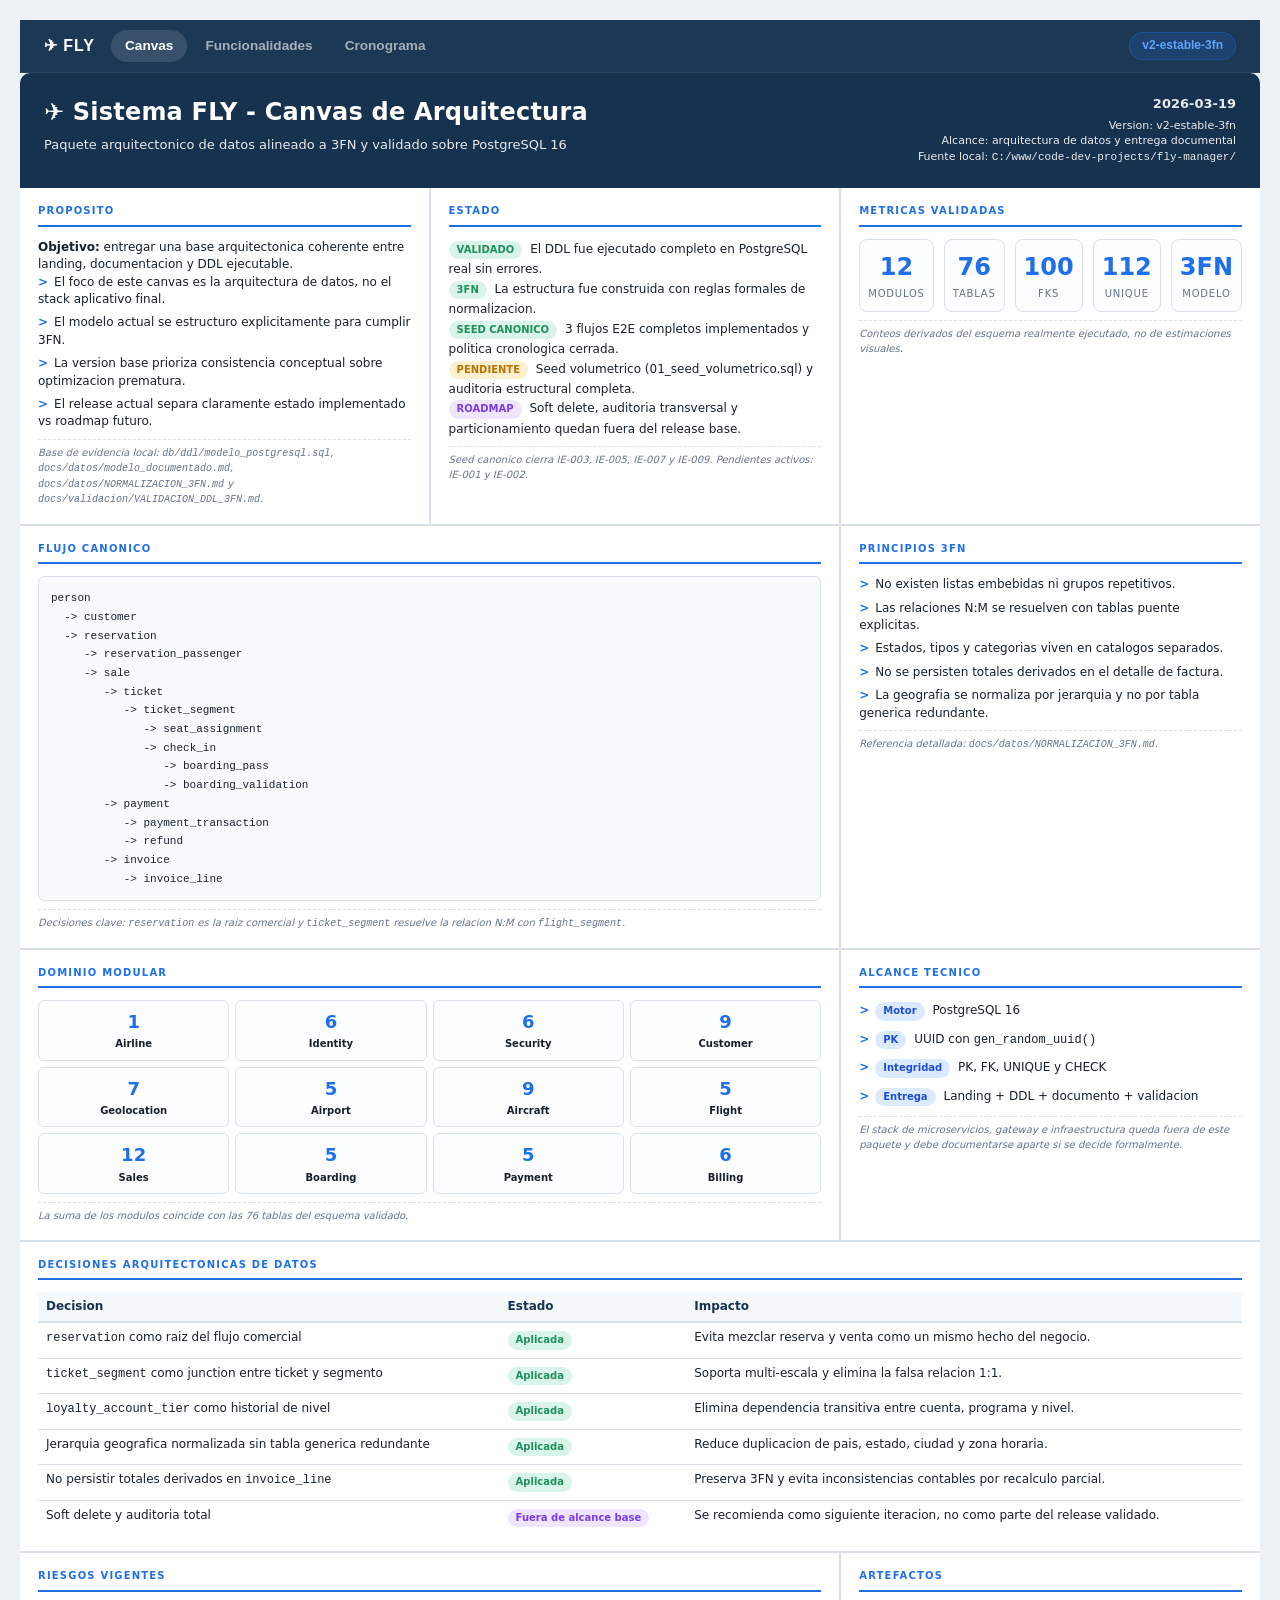
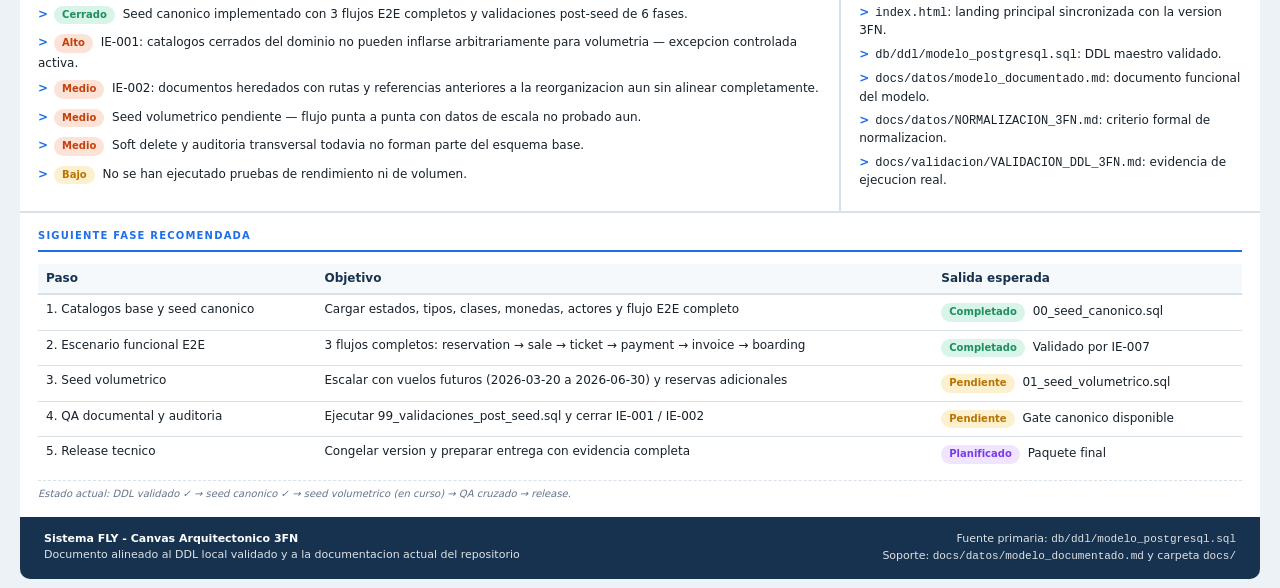
==== architecture/canvas/canvas_arquitectura.html @ bc9e21e9 "Cambios - 2026-03-19" ====
<!DOCTYPE html>
<html lang="es">
<head>
  <meta charset="UTF-8">
  <meta name="viewport" content="width=device-width, initial-scale=1.0">
  <title>Canvas de Arquitectura - Sistema FLY 3FN</title>
  <style>
    *, *::before, *::after { box-sizing: border-box; margin: 0; padding: 0; }

    :root {
      --bg: #edf2f7;
      --panel: #ffffff;
      --primary: #16324f;
      --accent: #1f6feb;
      --muted: #64748b;
      --border: #d8e1ea;
      --ok: #1f8f5f;
      --warn: #b87400;
      --risk: #c2410c;
      --future: #7c3aed;
      --font: "Segoe UI", system-ui, sans-serif;
    }

    body {
      background: var(--bg);
      color: #17212b;
      font-family: var(--font);
      padding: 20px;
      line-height: 1.45;
    }

    header {
      background: var(--primary);
      color: white;
      padding: 22px 24px;
      border-radius: 10px 10px 0 0;
      display: flex;
      justify-content: space-between;
      align-items: flex-start;
      gap: 20px;
    }

    header h1 {
      font-size: 24px;
      font-weight: 800;
      letter-spacing: 0.2px;
    }

    header p {
      font-size: 13px;
      opacity: 0.9;
      margin-top: 6px;
    }

    .meta {
      text-align: right;
      font-size: 11px;
      opacity: 0.9;
      min-width: 220px;
    }

    .meta strong {
      display: block;
      font-size: 13px;
      margin-bottom: 4px;
    }

    main {
      display: grid;
      grid-template-columns: 1fr 1fr 1fr;
      gap: 2px;
      background: var(--border);
    }

    section {
      background: var(--panel);
      padding: 16px 18px;
    }

    .span-2 { grid-column: span 2; }
    .span-3 { grid-column: span 3; }

    h2 {
      font-size: 10px;
      text-transform: uppercase;
      letter-spacing: 1.2px;
      color: var(--accent);
      border-bottom: 2px solid var(--accent);
      padding-bottom: 6px;
      margin-bottom: 12px;
    }

    p, li, td, th {
      font-size: 12px;
    }

    ul {
      list-style: none;
    }

    ul li {
      margin-bottom: 6px;
    }

    ul li::before {
      content: ">";
      color: var(--accent);
      font-weight: 700;
      margin-right: 6px;
    }

    .tag {
      display: inline-block;
      padding: 2px 8px;
      border-radius: 999px;
      font-size: 10px;
      font-weight: 700;
      margin: 2px 4px 2px 0;
    }

    .tag-ok { background: #d9f4e8; color: var(--ok); }
    .tag-warn { background: #fdf0cf; color: var(--warn); }
    .tag-risk { background: #fde2d7; color: var(--risk); }
    .tag-future { background: #efe5ff; color: var(--future); }
    .tag-tech { background: #dbeafe; color: #1d4ed8; }

    .stats {
      display: grid;
      grid-template-columns: repeat(5, 1fr);
      gap: 10px;
      margin-top: 6px;
    }

    .stat {
      border: 1px solid var(--border);
      border-radius: 8px;
      padding: 10px 8px;
      text-align: center;
      background: #fbfdff;
    }

    .stat .num {
      font-size: 24px;
      font-weight: 800;
      color: var(--accent);
    }

    .stat .lbl {
      font-size: 10px;
      color: var(--muted);
      margin-top: 2px;
      text-transform: uppercase;
      letter-spacing: 0.08em;
    }

    .module-grid {
      display: grid;
      grid-template-columns: repeat(4, 1fr);
      gap: 6px;
    }

    .module-box {
      border: 1px solid var(--border);
      border-radius: 6px;
      padding: 8px;
      text-align: center;
      background: #fbfdff;
      font-size: 10px;
      font-weight: 700;
    }

    .module-box .count {
      display: block;
      font-size: 18px;
      color: var(--accent);
      margin-bottom: 2px;
    }

    table {
      width: 100%;
      border-collapse: collapse;
    }

    th {
      background: #f6f9fc;
      color: var(--primary);
      text-align: left;
      padding: 6px 8px;
      border-bottom: 2px solid var(--border);
    }

    td {
      padding: 6px 8px;
      border-bottom: 1px solid var(--border);
      vertical-align: top;
    }

    tr:last-child td {
      border-bottom: none;
    }

    .flow {
      font-family: "Courier New", monospace;
      font-size: 11px;
      background: #f8fafc;
      border: 1px solid var(--border);
      border-radius: 6px;
      padding: 12px;
      white-space: pre-wrap;
      line-height: 1.7;
    }

    .note {
      margin-top: 8px;
      padding-top: 6px;
      border-top: 1px dashed var(--border);
      color: var(--muted);
      font-size: 10px;
      font-style: italic;
    }

    footer {
      background: var(--primary);
      color: rgba(255,255,255,0.86);
      border-radius: 0 0 10px 10px;
      padding: 14px 24px;
      display: flex;
      justify-content: space-between;
      gap: 20px;
      font-size: 11px;
    }

    footer strong {
      color: white;
    }

    @media print {
      body { background: white; padding: 0; }
      header, footer { border-radius: 0; }
    }
  </style>
</head>
<body>

  <nav style="
    display:flex; align-items:center; gap:16px; padding:10px 24px;
    background:rgba(22,50,79,0.97); backdrop-filter:blur(12px);
    border-bottom:1px solid rgba(255,255,255,0.08);
    font-family:'Segoe UI',sans-serif; position:sticky; top:0; z-index:100;
  ">
    <a href="../../app/landing/index.html" style="font-weight:800;font-size:1rem;color:#fff;text-decoration:none;letter-spacing:.06em;">&#9992; FLY</a>
    <div style="display:flex;gap:4px;flex:1;">
      <a href="canvas_arquitectura.html" style="color:#fff;background:rgba(255,255,255,0.12);padding:6px 14px;border-radius:999px;font-size:.85rem;font-weight:600;text-decoration:none;">Canvas</a>
      <a href="../../reports/html/funcionalidades_sistema.html" style="color:rgba(255,255,255,.6);padding:6px 14px;border-radius:999px;font-size:.85rem;font-weight:600;text-decoration:none;">Funcionalidades</a>
      <a href="../../reports/cronograma/cronograma_realizacion.html" style="color:rgba(255,255,255,.6);padding:6px 14px;border-radius:999px;font-size:.85rem;font-weight:600;text-decoration:none;">Cronograma</a>
    </div>
    <span style="font-size:.75rem;font-weight:700;padding:4px 12px;border-radius:999px;background:rgba(31,111,235,.18);color:#60a5fa;border:1px solid rgba(31,111,235,.35);white-space:nowrap;">v2-estable-3fn</span>
  </nav>

  <header>
    <div>
      <h1>&#9992; Sistema FLY - Canvas de Arquitectura</h1>
      <p>Paquete arquitectonico de datos alineado a 3FN y validado sobre PostgreSQL 16</p>
    </div>
    <div class="meta">
      <strong>2026-03-19</strong>
      Version: v2-estable-3fn<br>
      Alcance: arquitectura de datos y entrega documental<br>
      Fuente local: <code>C:/www/code-dev-projects/fly-manager/</code>
    </div>
  </header>

  <main>

    <section>
      <h2>Proposito</h2>
      <p><strong>Objetivo:</strong> entregar una base arquitectonica coherente entre landing, documentacion y DDL ejecutable.</p>
      <ul>
        <li>El foco de este canvas es la arquitectura de datos, no el stack aplicativo final.</li>
        <li>El modelo actual se estructuro explicitamente para cumplir 3FN.</li>
        <li>La version base prioriza consistencia conceptual sobre optimizacion prematura.</li>
        <li>El release actual separa claramente estado implementado vs roadmap futuro.</li>
      </ul>
      <p class="note">Base de evidencia local: <code>db/ddl/modelo_postgresql.sql</code>, <code>docs/datos/modelo_documentado.md</code>, <code>docs/datos/NORMALIZACION_3FN.md</code> y <code>docs/validacion/VALIDACION_DDL_3FN.md</code>.</p>
    </section>

    <section>
      <h2>Estado</h2>
      <p><span class="tag tag-ok">VALIDADO</span> El DDL fue ejecutado completo en PostgreSQL real sin errores.</p>
      <p><span class="tag tag-ok">3FN</span> La estructura fue construida con reglas formales de normalizacion.</p>
      <p><span class="tag tag-ok">SEED CANONICO</span> 3 flujos E2E completos implementados y politica cronologica cerrada.</p>
      <p><span class="tag tag-warn">PENDIENTE</span> Seed volumetrico (01_seed_volumetrico.sql) y auditoria estructural completa.</p>
      <p><span class="tag tag-future">ROADMAP</span> Soft delete, auditoria transversal y particionamiento quedan fuera del release base.</p>
      <p class="note">Seed canonico cierra IE-003, IE-005, IE-007 y IE-009. Pendientes activos: IE-001 y IE-002.</p>
    </section>

    <section>
      <h2>Metricas Validadas</h2>
      <div class="stats">
        <div class="stat"><div class="num">12</div><div class="lbl">Modulos</div></div>
        <div class="stat"><div class="num">76</div><div class="lbl">Tablas</div></div>
        <div class="stat"><div class="num">100</div><div class="lbl">FKs</div></div>
        <div class="stat"><div class="num">112</div><div class="lbl">UNIQUE</div></div>
        <div class="stat"><div class="num">3FN</div><div class="lbl">Modelo</div></div>
      </div>
      <p class="note">Conteos derivados del esquema realmente ejecutado, no de estimaciones visuales.</p>
    </section>

    <section class="span-2">
      <h2>Flujo Canonico</h2>
      <div class="flow">person
  -> customer
  -> reservation
     -> reservation_passenger
     -> sale
        -> ticket
           -> ticket_segment
              -> seat_assignment
              -> check_in
                 -> boarding_pass
                 -> boarding_validation
        -> payment
           -> payment_transaction
           -> refund
        -> invoice
           -> invoice_line</div>
      <p class="note">Decisiones clave: <code>reservation</code> es la raiz comercial y <code>ticket_segment</code> resuelve la relacion N:M con <code>flight_segment</code>.</p>
    </section>

    <section>
      <h2>Principios 3FN</h2>
      <ul>
        <li>No existen listas embebidas ni grupos repetitivos.</li>
        <li>Las relaciones N:M se resuelven con tablas puente explicitas.</li>
        <li>Estados, tipos y categorias viven en catalogos separados.</li>
        <li>No se persisten totales derivados en el detalle de factura.</li>
        <li>La geografia se normaliza por jerarquia y no por tabla generica redundante.</li>
      </ul>
      <p class="note">Referencia detallada: <code>docs/datos/NORMALIZACION_3FN.md</code>.</p>
    </section>

    <section class="span-2">
      <h2>Dominio Modular</h2>
      <div class="module-grid">
        <div class="module-box"><span class="count">1</span>Airline</div>
        <div class="module-box"><span class="count">6</span>Identity</div>
        <div class="module-box"><span class="count">6</span>Security</div>
        <div class="module-box"><span class="count">9</span>Customer</div>
        <div class="module-box"><span class="count">7</span>Geolocation</div>
        <div class="module-box"><span class="count">5</span>Airport</div>
        <div class="module-box"><span class="count">9</span>Aircraft</div>
        <div class="module-box"><span class="count">5</span>Flight</div>
        <div class="module-box"><span class="count">12</span>Sales</div>
        <div class="module-box"><span class="count">5</span>Boarding</div>
        <div class="module-box"><span class="count">5</span>Payment</div>
        <div class="module-box"><span class="count">6</span>Billing</div>
      </div>
      <p class="note">La suma de los modulos coincide con las 76 tablas del esquema validado.</p>
    </section>

    <section>
      <h2>Alcance Tecnico</h2>
      <ul>
        <li><span class="tag tag-tech">Motor</span> PostgreSQL 16</li>
        <li><span class="tag tag-tech">PK</span> UUID con <code>gen_random_uuid()</code></li>
        <li><span class="tag tag-tech">Integridad</span> PK, FK, UNIQUE y CHECK</li>
        <li><span class="tag tag-tech">Entrega</span> Landing + DDL + documento + validacion</li>
      </ul>
      <p class="note">El stack de microservicios, gateway e infraestructura queda fuera de este paquete y debe documentarse aparte si se decide formalmente.</p>
    </section>

    <section class="span-3">
      <h2>Decisiones Arquitectonicas de Datos</h2>
      <table>
        <thead>
          <tr>
            <th>Decision</th>
            <th>Estado</th>
            <th>Impacto</th>
          </tr>
        </thead>
        <tbody>
          <tr>
            <td><code>reservation</code> como raiz del flujo comercial</td>
            <td><span class="tag tag-ok">Aplicada</span></td>
            <td>Evita mezclar reserva y venta como un mismo hecho del negocio.</td>
          </tr>
          <tr>
            <td><code>ticket_segment</code> como junction entre ticket y segmento</td>
            <td><span class="tag tag-ok">Aplicada</span></td>
            <td>Soporta multi-escala y elimina la falsa relacion 1:1.</td>
          </tr>
          <tr>
            <td><code>loyalty_account_tier</code> como historial de nivel</td>
            <td><span class="tag tag-ok">Aplicada</span></td>
            <td>Elimina dependencia transitiva entre cuenta, programa y nivel.</td>
          </tr>
          <tr>
            <td>Jerarquia geografica normalizada sin tabla generica redundante</td>
            <td><span class="tag tag-ok">Aplicada</span></td>
            <td>Reduce duplicacion de pais, estado, ciudad y zona horaria.</td>
          </tr>
          <tr>
            <td>No persistir totales derivados en <code>invoice_line</code></td>
            <td><span class="tag tag-ok">Aplicada</span></td>
            <td>Preserva 3FN y evita inconsistencias contables por recalculo parcial.</td>
          </tr>
          <tr>
            <td>Soft delete y auditoria total</td>
            <td><span class="tag tag-future">Fuera de alcance base</span></td>
            <td>Se recomienda como siguiente iteracion, no como parte del release validado.</td>
          </tr>
        </tbody>
      </table>
    </section>

    <section class="span-2">
      <h2>Riesgos Vigentes</h2>
      <ul>
        <li><span class="tag tag-ok">Cerrado</span> Seed canonico implementado con 3 flujos E2E completos y validaciones post-seed de 6 fases.</li>
        <li><span class="tag tag-risk">Alto</span> IE-001: catalogos cerrados del dominio no pueden inflarse arbitrariamente para volumetria — excepcion controlada activa.</li>
        <li><span class="tag tag-risk">Medio</span> IE-002: documentos heredados con rutas y referencias anteriores a la reorganizacion aun sin alinear completamente.</li>
        <li><span class="tag tag-risk">Medio</span> Seed volumetrico pendiente — flujo punta a punta con datos de escala no probado aun.</li>
        <li><span class="tag tag-risk">Medio</span> Soft delete y auditoria transversal todavia no forman parte del esquema base.</li>
        <li><span class="tag tag-warn">Bajo</span> No se han ejecutado pruebas de rendimiento ni de volumen.</li>
      </ul>
    </section>

    <section>
      <h2>Artefactos</h2>
      <ul>
        <li><code>index.html</code>: landing principal sincronizada con la version 3FN.</li>
        <li><code>db/ddl/modelo_postgresql.sql</code>: DDL maestro validado.</li>
        <li><code>docs/datos/modelo_documentado.md</code>: documento funcional del modelo.</li>
        <li><code>docs/datos/NORMALIZACION_3FN.md</code>: criterio formal de normalizacion.</li>
        <li><code>docs/validacion/VALIDACION_DDL_3FN.md</code>: evidencia de ejecucion real.</li>
      </ul>
    </section>

    <section class="span-3">
      <h2>Siguiente Fase Recomendada</h2>
      <table>
        <thead>
          <tr>
            <th>Paso</th>
            <th>Objetivo</th>
            <th>Salida esperada</th>
          </tr>
        </thead>
        <tbody>
          <tr>
            <td>1. Catalogos base y seed canonico</td>
            <td>Cargar estados, tipos, clases, monedas, actores y flujo E2E completo</td>
            <td><span class="tag tag-ok">Completado</span> 00_seed_canonico.sql</td>
          </tr>
          <tr>
            <td>2. Escenario funcional E2E</td>
            <td>3 flujos completos: reservation → sale → ticket → payment → invoice → boarding</td>
            <td><span class="tag tag-ok">Completado</span> Validado por IE-007</td>
          </tr>
          <tr>
            <td>3. Seed volumetrico</td>
            <td>Escalar con vuelos futuros (2026-03-20 a 2026-06-30) y reservas adicionales</td>
            <td><span class="tag tag-warn">Pendiente</span> 01_seed_volumetrico.sql</td>
          </tr>
          <tr>
            <td>4. QA documental y auditoria</td>
            <td>Ejecutar 99_validaciones_post_seed.sql y cerrar IE-001 / IE-002</td>
            <td><span class="tag tag-warn">Pendiente</span> Gate canonico disponible</td>
          </tr>
          <tr>
            <td>5. Release tecnico</td>
            <td>Congelar version y preparar entrega con evidencia completa</td>
            <td><span class="tag tag-future">Planificado</span> Paquete final</td>
          </tr>
        </tbody>
      </table>
      <p class="note">Estado actual: DDL validado ✓ → seed canonico ✓ → seed volumetrico (en curso) → QA cruzado → release.</p>
    </section>

  </main>

  <footer>
    <div>
      <strong>Sistema FLY - Canvas Arquitectonico 3FN</strong><br>
      Documento alineado al DDL local validado y a la documentacion actual del repositorio
    </div>
    <div style="text-align:right">
      Fuente primaria: <code>db/ddl/modelo_postgresql.sql</code><br>
      Soporte: <code>docs/datos/modelo_documentado.md</code> y carpeta <code>docs/</code>
    </div>
  </footer>

</body>
</html>
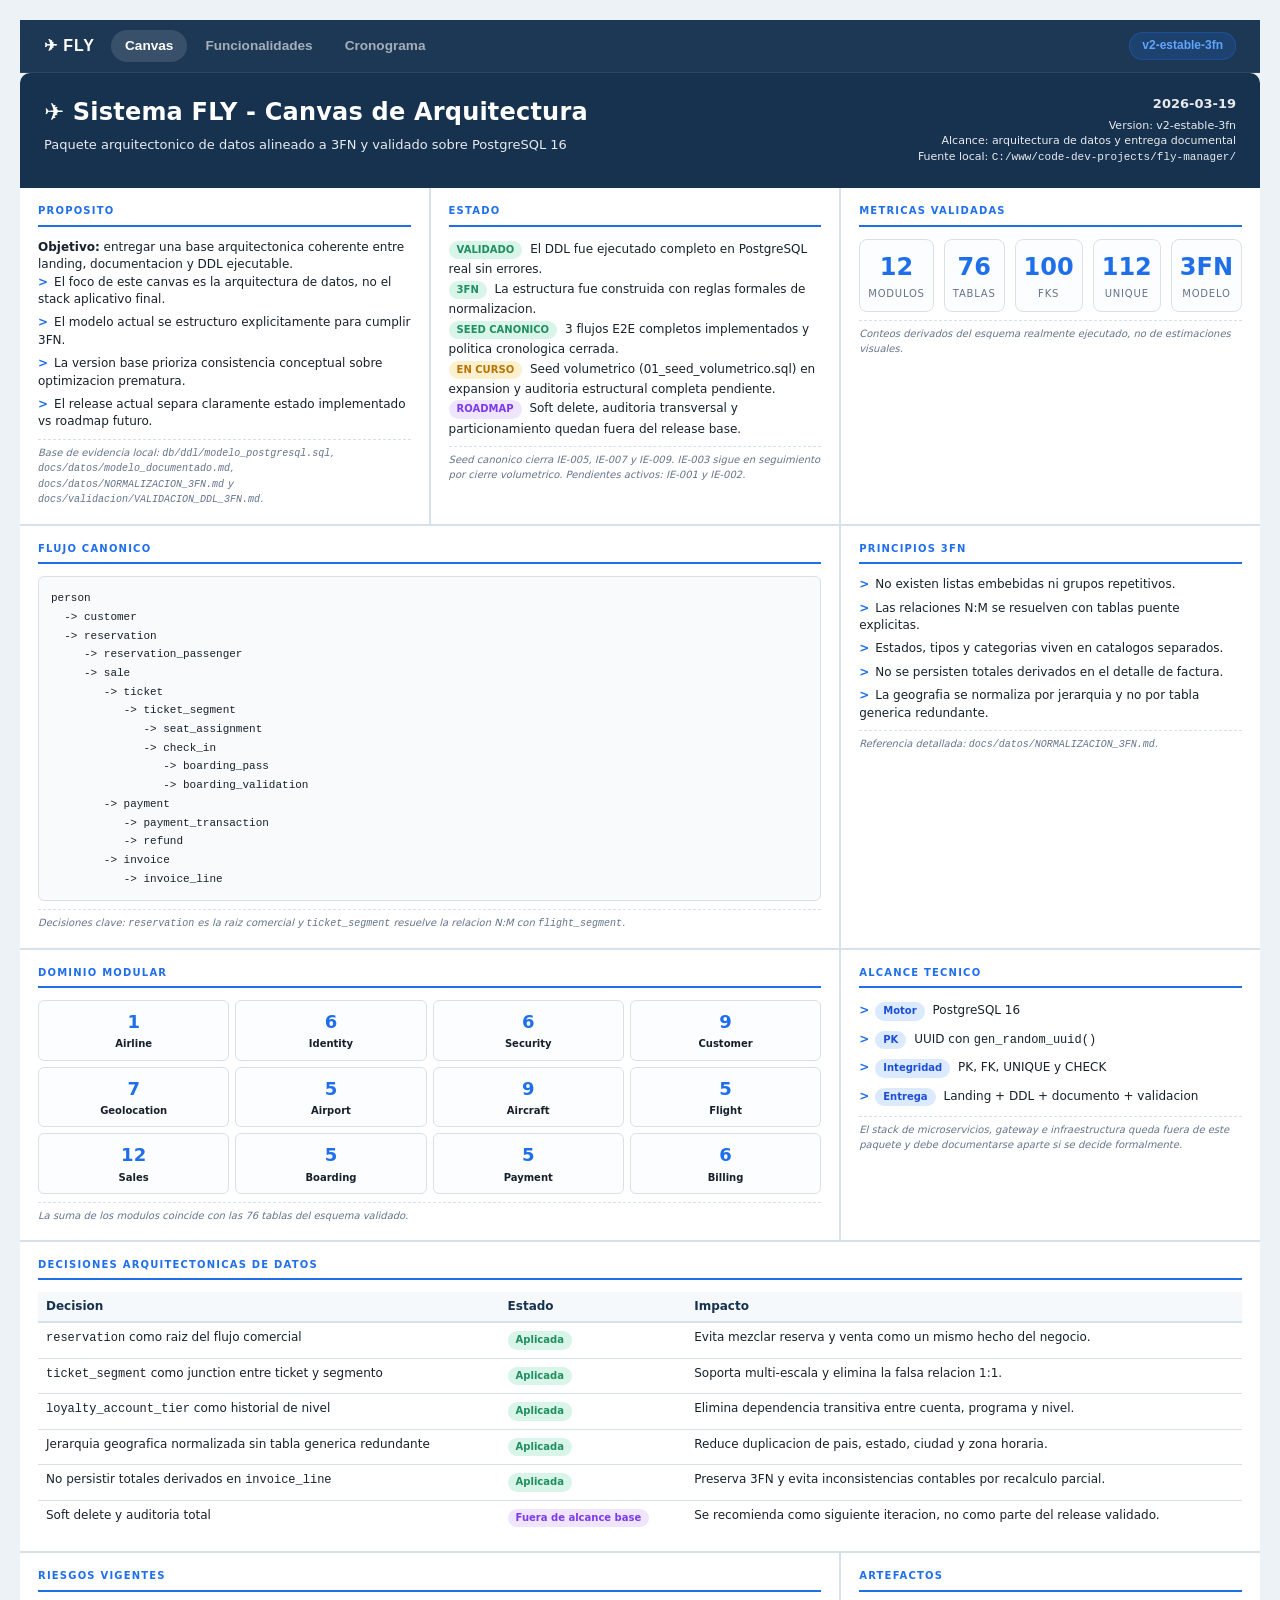
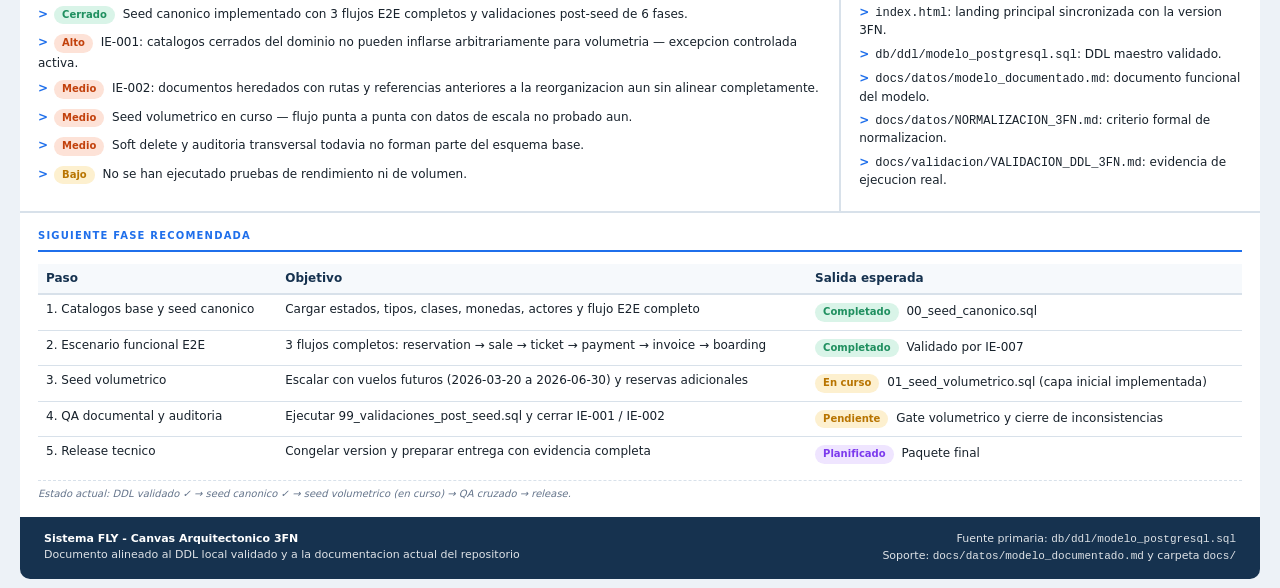
==== commit 7226c68f: "Cambios - 2026-03-19" ====
--- a/architecture/canvas/canvas_arquitectura.html
+++ b/architecture/canvas/canvas_arquitectura.html
@@ -289,9 +289,9 @@
       <p><span class="tag tag-ok">VALIDADO</span> El DDL fue ejecutado completo en PostgreSQL real sin errores.</p>
       <p><span class="tag tag-ok">3FN</span> La estructura fue construida con reglas formales de normalizacion.</p>
       <p><span class="tag tag-ok">SEED CANONICO</span> 3 flujos E2E completos implementados y politica cronologica cerrada.</p>
-      <p><span class="tag tag-warn">PENDIENTE</span> Seed volumetrico (01_seed_volumetrico.sql) y auditoria estructural completa.</p>
+      <p><span class="tag tag-warn">EN CURSO</span> Seed volumetrico (01_seed_volumetrico.sql) en expansion y auditoria estructural completa pendiente.</p>
       <p><span class="tag tag-future">ROADMAP</span> Soft delete, auditoria transversal y particionamiento quedan fuera del release base.</p>
-      <p class="note">Seed canonico cierra IE-003, IE-005, IE-007 y IE-009. Pendientes activos: IE-001 y IE-002.</p>
+      <p class="note">Seed canonico cierra IE-005, IE-007 y IE-009. IE-003 sigue en seguimiento por cierre volumetrico. Pendientes activos: IE-001 y IE-002.</p>
     </section>
 
     <section>
@@ -420,7 +420,7 @@
         <li><span class="tag tag-ok">Cerrado</span> Seed canonico implementado con 3 flujos E2E completos y validaciones post-seed de 6 fases.</li>
         <li><span class="tag tag-risk">Alto</span> IE-001: catalogos cerrados del dominio no pueden inflarse arbitrariamente para volumetria — excepcion controlada activa.</li>
         <li><span class="tag tag-risk">Medio</span> IE-002: documentos heredados con rutas y referencias anteriores a la reorganizacion aun sin alinear completamente.</li>
-        <li><span class="tag tag-risk">Medio</span> Seed volumetrico pendiente — flujo punta a punta con datos de escala no probado aun.</li>
+        <li><span class="tag tag-risk">Medio</span> Seed volumetrico en curso — flujo punta a punta con datos de escala no probado aun.</li>
         <li><span class="tag tag-risk">Medio</span> Soft delete y auditoria transversal todavia no forman parte del esquema base.</li>
         <li><span class="tag tag-warn">Bajo</span> No se han ejecutado pruebas de rendimiento ni de volumen.</li>
       </ul>
@@ -461,12 +461,12 @@
           <tr>
             <td>3. Seed volumetrico</td>
             <td>Escalar con vuelos futuros (2026-03-20 a 2026-06-30) y reservas adicionales</td>
-            <td><span class="tag tag-warn">Pendiente</span> 01_seed_volumetrico.sql</td>
+            <td><span class="tag tag-warn">En curso</span> 01_seed_volumetrico.sql (capa inicial implementada)</td>
           </tr>
           <tr>
             <td>4. QA documental y auditoria</td>
             <td>Ejecutar 99_validaciones_post_seed.sql y cerrar IE-001 / IE-002</td>
-            <td><span class="tag tag-warn">Pendiente</span> Gate canonico disponible</td>
+            <td><span class="tag tag-warn">Pendiente</span> Gate volumetrico y cierre de inconsistencias</td>
           </tr>
           <tr>
             <td>5. Release tecnico</td>
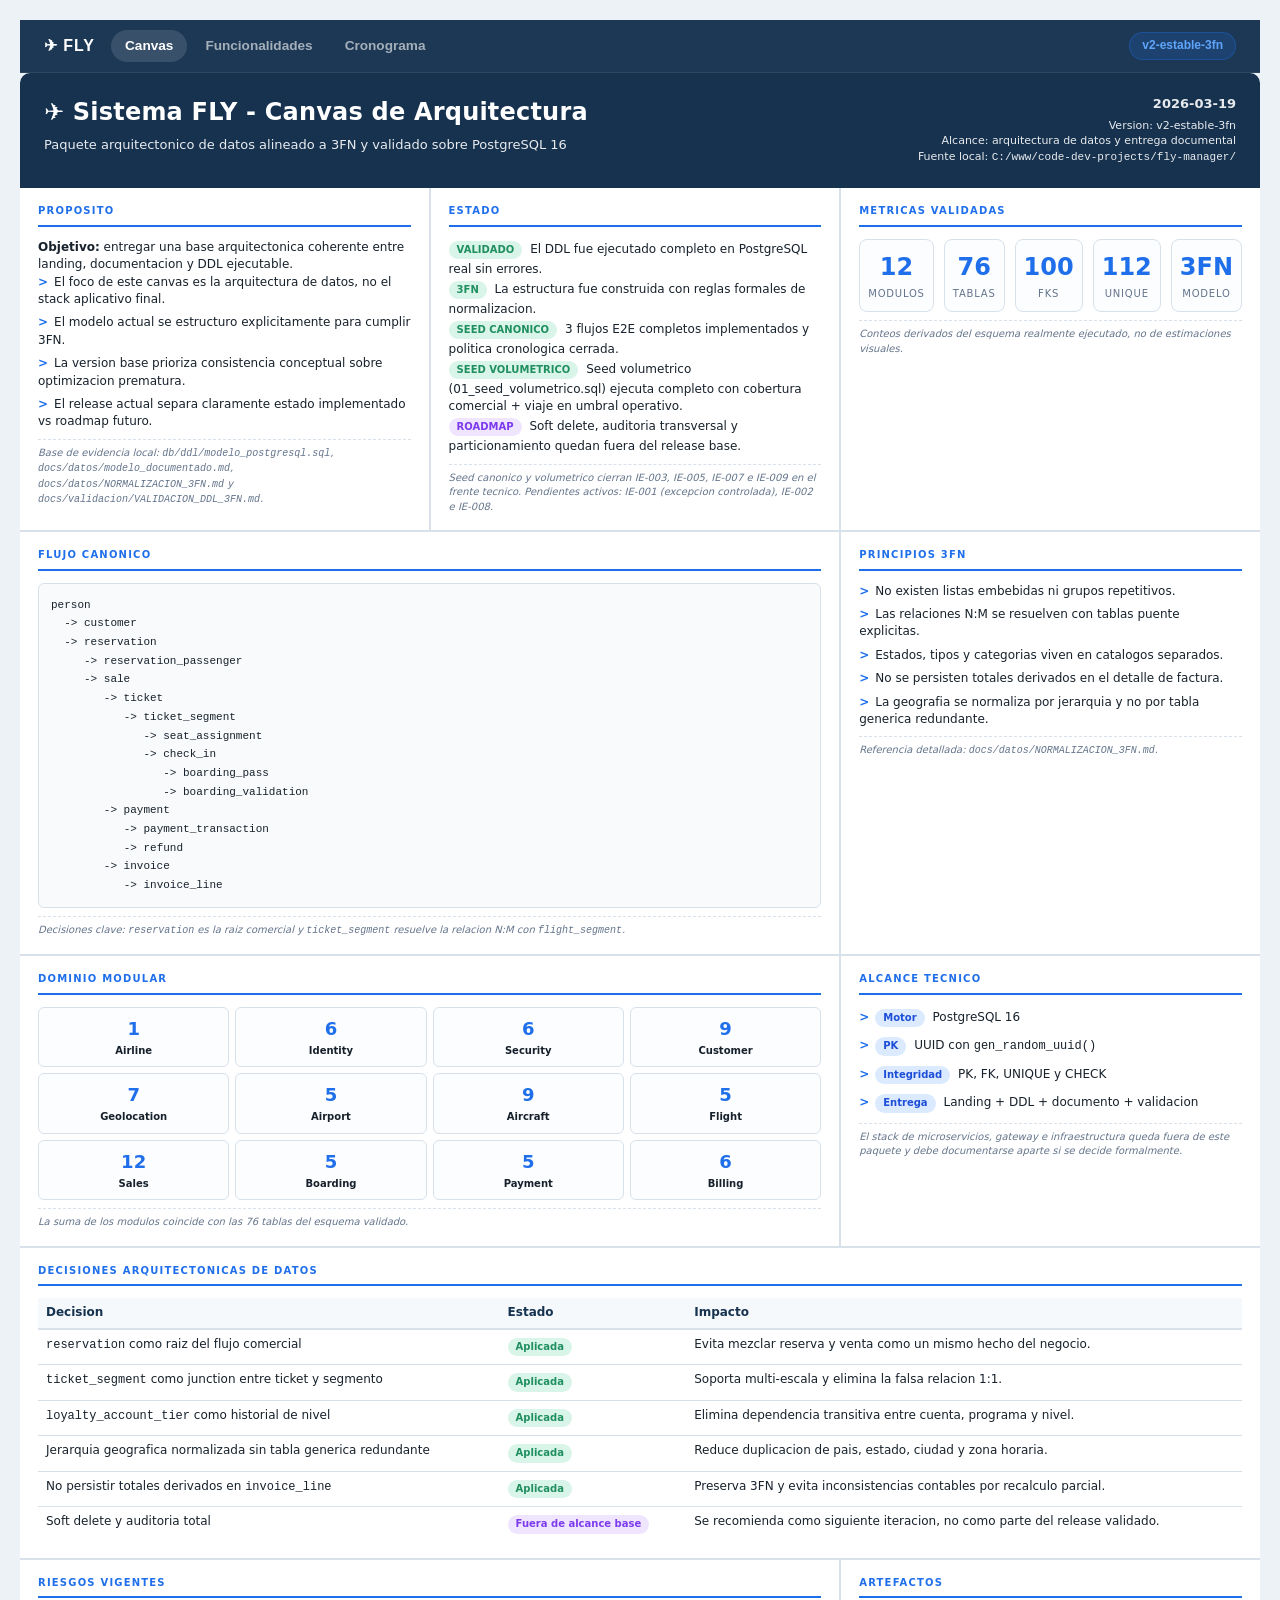
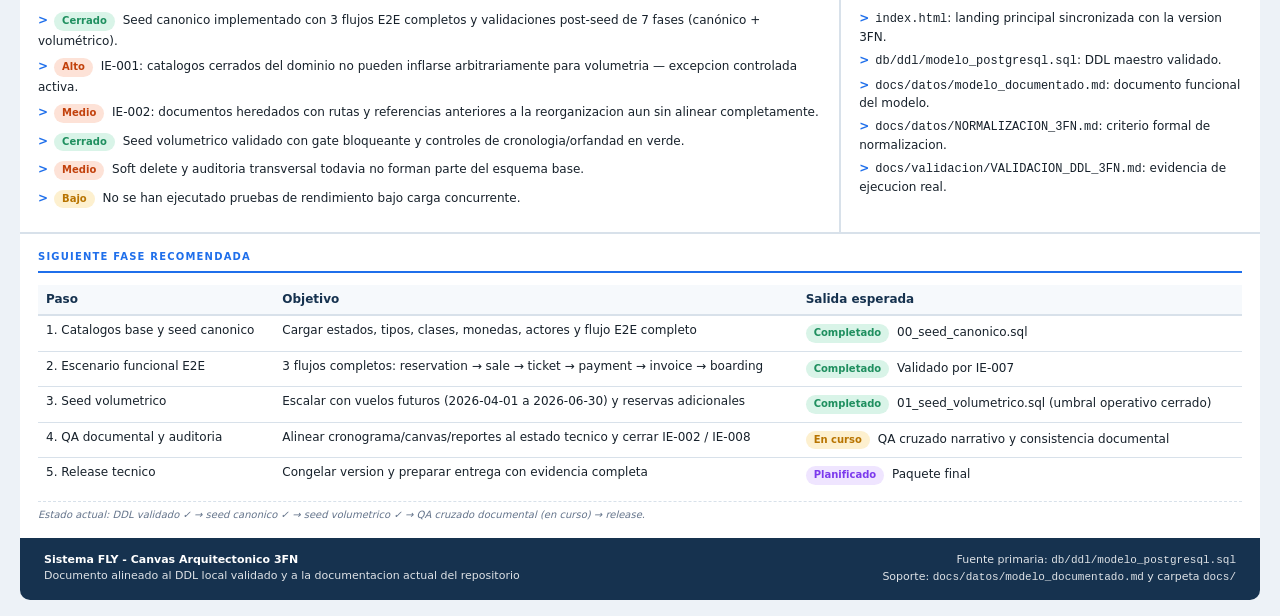
==== commit 200a96e6: "Cambios - 2026-03-19" ====
--- a/architecture/canvas/canvas_arquitectura.html
+++ b/architecture/canvas/canvas_arquitectura.html
@@ -289,9 +289,9 @@
       <p><span class="tag tag-ok">VALIDADO</span> El DDL fue ejecutado completo en PostgreSQL real sin errores.</p>
       <p><span class="tag tag-ok">3FN</span> La estructura fue construida con reglas formales de normalizacion.</p>
       <p><span class="tag tag-ok">SEED CANONICO</span> 3 flujos E2E completos implementados y politica cronologica cerrada.</p>
-      <p><span class="tag tag-warn">EN CURSO</span> Seed volumetrico (01_seed_volumetrico.sql) en expansion y auditoria estructural completa pendiente.</p>
+      <p><span class="tag tag-ok">SEED VOLUMETRICO</span> Seed volumetrico (01_seed_volumetrico.sql) ejecuta completo con cobertura comercial + viaje en umbral operativo.</p>
       <p><span class="tag tag-future">ROADMAP</span> Soft delete, auditoria transversal y particionamiento quedan fuera del release base.</p>
-      <p class="note">Seed canonico cierra IE-005, IE-007 y IE-009. IE-003 sigue en seguimiento por cierre volumetrico. Pendientes activos: IE-001 y IE-002.</p>
+      <p class="note">Seed canonico y volumetrico cierran IE-003, IE-005, IE-007 e IE-009 en el frente tecnico. Pendientes activos: IE-001 (excepcion controlada), IE-002 e IE-008.</p>
     </section>
 
     <section>
@@ -417,12 +417,12 @@
     <section class="span-2">
       <h2>Riesgos Vigentes</h2>
       <ul>
-        <li><span class="tag tag-ok">Cerrado</span> Seed canonico implementado con 3 flujos E2E completos y validaciones post-seed de 6 fases.</li>
+        <li><span class="tag tag-ok">Cerrado</span> Seed canonico implementado con 3 flujos E2E completos y validaciones post-seed de 7 fases (canónico + volumétrico).</li>
         <li><span class="tag tag-risk">Alto</span> IE-001: catalogos cerrados del dominio no pueden inflarse arbitrariamente para volumetria — excepcion controlada activa.</li>
         <li><span class="tag tag-risk">Medio</span> IE-002: documentos heredados con rutas y referencias anteriores a la reorganizacion aun sin alinear completamente.</li>
-        <li><span class="tag tag-risk">Medio</span> Seed volumetrico en curso — flujo punta a punta con datos de escala no probado aun.</li>
+        <li><span class="tag tag-ok">Cerrado</span> Seed volumetrico validado con gate bloqueante y controles de cronologia/orfandad en verde.</li>
         <li><span class="tag tag-risk">Medio</span> Soft delete y auditoria transversal todavia no forman parte del esquema base.</li>
-        <li><span class="tag tag-warn">Bajo</span> No se han ejecutado pruebas de rendimiento ni de volumen.</li>
+        <li><span class="tag tag-warn">Bajo</span> No se han ejecutado pruebas de rendimiento bajo carga concurrente.</li>
       </ul>
     </section>
 
@@ -460,13 +460,13 @@
           </tr>
           <tr>
             <td>3. Seed volumetrico</td>
-            <td>Escalar con vuelos futuros (2026-03-20 a 2026-06-30) y reservas adicionales</td>
-            <td><span class="tag tag-warn">En curso</span> 01_seed_volumetrico.sql (capa inicial implementada)</td>
+            <td>Escalar con vuelos futuros (2026-04-01 a 2026-06-30) y reservas adicionales</td>
+            <td><span class="tag tag-ok">Completado</span> 01_seed_volumetrico.sql (umbral operativo cerrado)</td>
           </tr>
           <tr>
             <td>4. QA documental y auditoria</td>
-            <td>Ejecutar 99_validaciones_post_seed.sql y cerrar IE-001 / IE-002</td>
-            <td><span class="tag tag-warn">Pendiente</span> Gate volumetrico y cierre de inconsistencias</td>
+            <td>Alinear cronograma/canvas/reportes al estado tecnico y cerrar IE-002 / IE-008</td>
+            <td><span class="tag tag-warn">En curso</span> QA cruzado narrativo y consistencia documental</td>
           </tr>
           <tr>
             <td>5. Release tecnico</td>
@@ -475,7 +475,7 @@
           </tr>
         </tbody>
       </table>
-      <p class="note">Estado actual: DDL validado ✓ → seed canonico ✓ → seed volumetrico (en curso) → QA cruzado → release.</p>
+      <p class="note">Estado actual: DDL validado ✓ → seed canonico ✓ → seed volumetrico ✓ → QA cruzado documental (en curso) → release.</p>
     </section>
 
   </main>
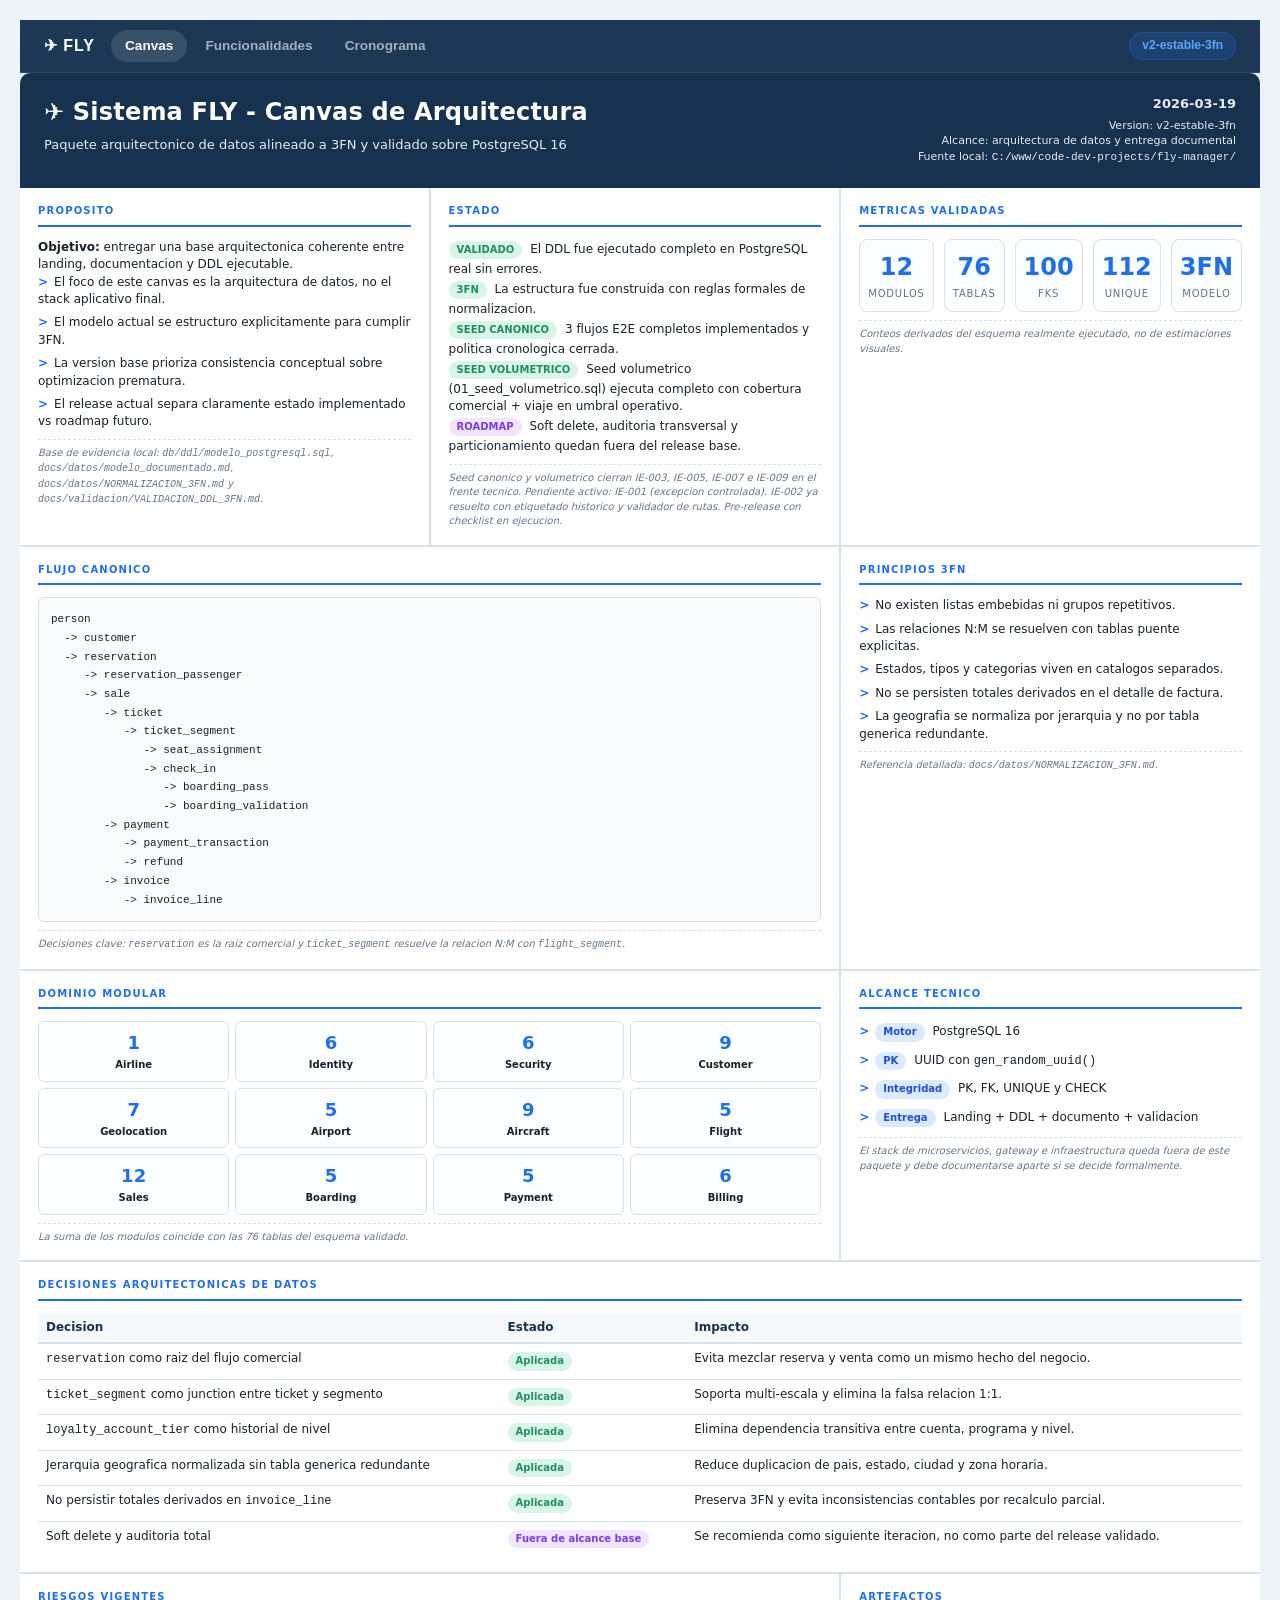
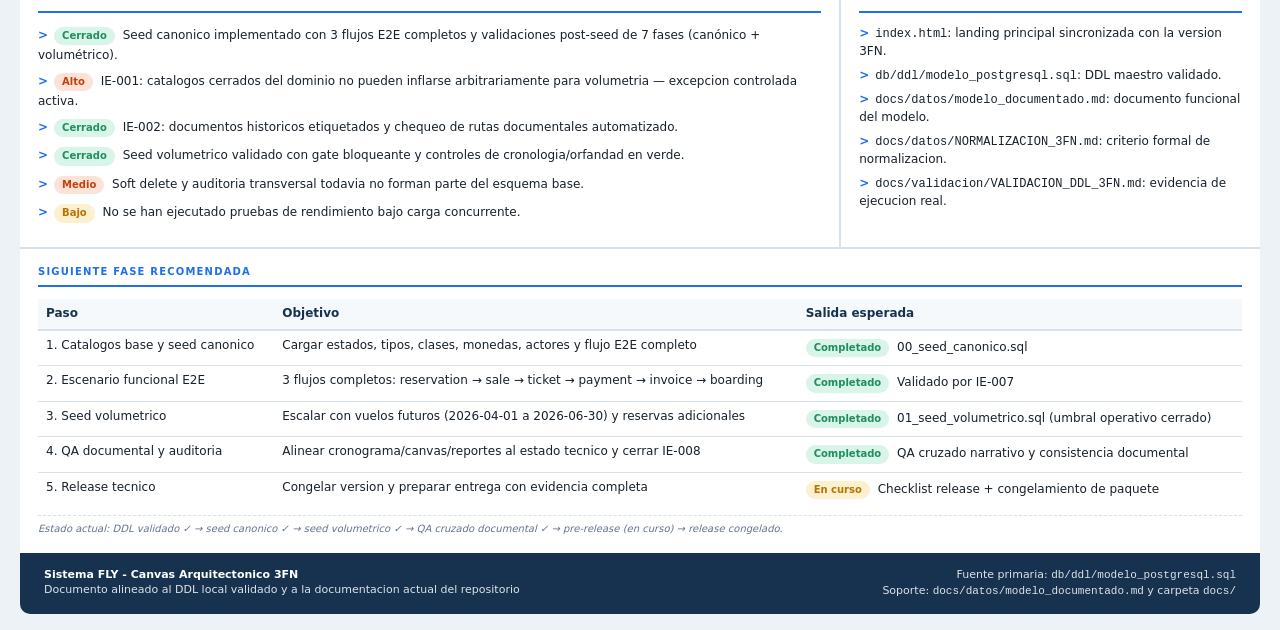
==== commit f5db6f01: "upgrade version" ====
--- a/architecture/canvas/canvas_arquitectura.html
+++ b/architecture/canvas/canvas_arquitectura.html
@@ -291,7 +291,7 @@
       <p><span class="tag tag-ok">SEED CANONICO</span> 3 flujos E2E completos implementados y politica cronologica cerrada.</p>
       <p><span class="tag tag-ok">SEED VOLUMETRICO</span> Seed volumetrico (01_seed_volumetrico.sql) ejecuta completo con cobertura comercial + viaje en umbral operativo.</p>
       <p><span class="tag tag-future">ROADMAP</span> Soft delete, auditoria transversal y particionamiento quedan fuera del release base.</p>
-      <p class="note">Seed canonico y volumetrico cierran IE-003, IE-005, IE-007 e IE-009 en el frente tecnico. Pendientes activos: IE-001 (excepcion controlada), IE-002 e IE-008.</p>
+      <p class="note">Seed canonico y volumetrico cierran IE-003, IE-005, IE-007 e IE-009 en el frente tecnico. Pendiente activo: IE-001 (excepcion controlada). IE-002 ya resuelto con etiquetado historico y validador de rutas. Pre-release con checklist en ejecucion.</p>
     </section>
 
     <section>
@@ -419,7 +419,7 @@
       <ul>
         <li><span class="tag tag-ok">Cerrado</span> Seed canonico implementado con 3 flujos E2E completos y validaciones post-seed de 7 fases (canónico + volumétrico).</li>
         <li><span class="tag tag-risk">Alto</span> IE-001: catalogos cerrados del dominio no pueden inflarse arbitrariamente para volumetria — excepcion controlada activa.</li>
-        <li><span class="tag tag-risk">Medio</span> IE-002: documentos heredados con rutas y referencias anteriores a la reorganizacion aun sin alinear completamente.</li>
+        <li><span class="tag tag-ok">Cerrado</span> IE-002: documentos historicos etiquetados y chequeo de rutas documentales automatizado.</li>
         <li><span class="tag tag-ok">Cerrado</span> Seed volumetrico validado con gate bloqueante y controles de cronologia/orfandad en verde.</li>
         <li><span class="tag tag-risk">Medio</span> Soft delete y auditoria transversal todavia no forman parte del esquema base.</li>
         <li><span class="tag tag-warn">Bajo</span> No se han ejecutado pruebas de rendimiento bajo carga concurrente.</li>
@@ -465,17 +465,17 @@
           </tr>
           <tr>
             <td>4. QA documental y auditoria</td>
-            <td>Alinear cronograma/canvas/reportes al estado tecnico y cerrar IE-002 / IE-008</td>
-            <td><span class="tag tag-warn">En curso</span> QA cruzado narrativo y consistencia documental</td>
+            <td>Alinear cronograma/canvas/reportes al estado tecnico y cerrar IE-008</td>
+            <td><span class="tag tag-ok">Completado</span> QA cruzado narrativo y consistencia documental</td>
           </tr>
           <tr>
             <td>5. Release tecnico</td>
             <td>Congelar version y preparar entrega con evidencia completa</td>
-            <td><span class="tag tag-future">Planificado</span> Paquete final</td>
+            <td><span class="tag tag-warn">En curso</span> Checklist release + congelamiento de paquete</td>
           </tr>
         </tbody>
       </table>
-      <p class="note">Estado actual: DDL validado ✓ → seed canonico ✓ → seed volumetrico ✓ → QA cruzado documental (en curso) → release.</p>
+      <p class="note">Estado actual: DDL validado ✓ → seed canonico ✓ → seed volumetrico ✓ → QA cruzado documental ✓ → pre-release (en curso) → release congelado.</p>
     </section>
 
   </main>
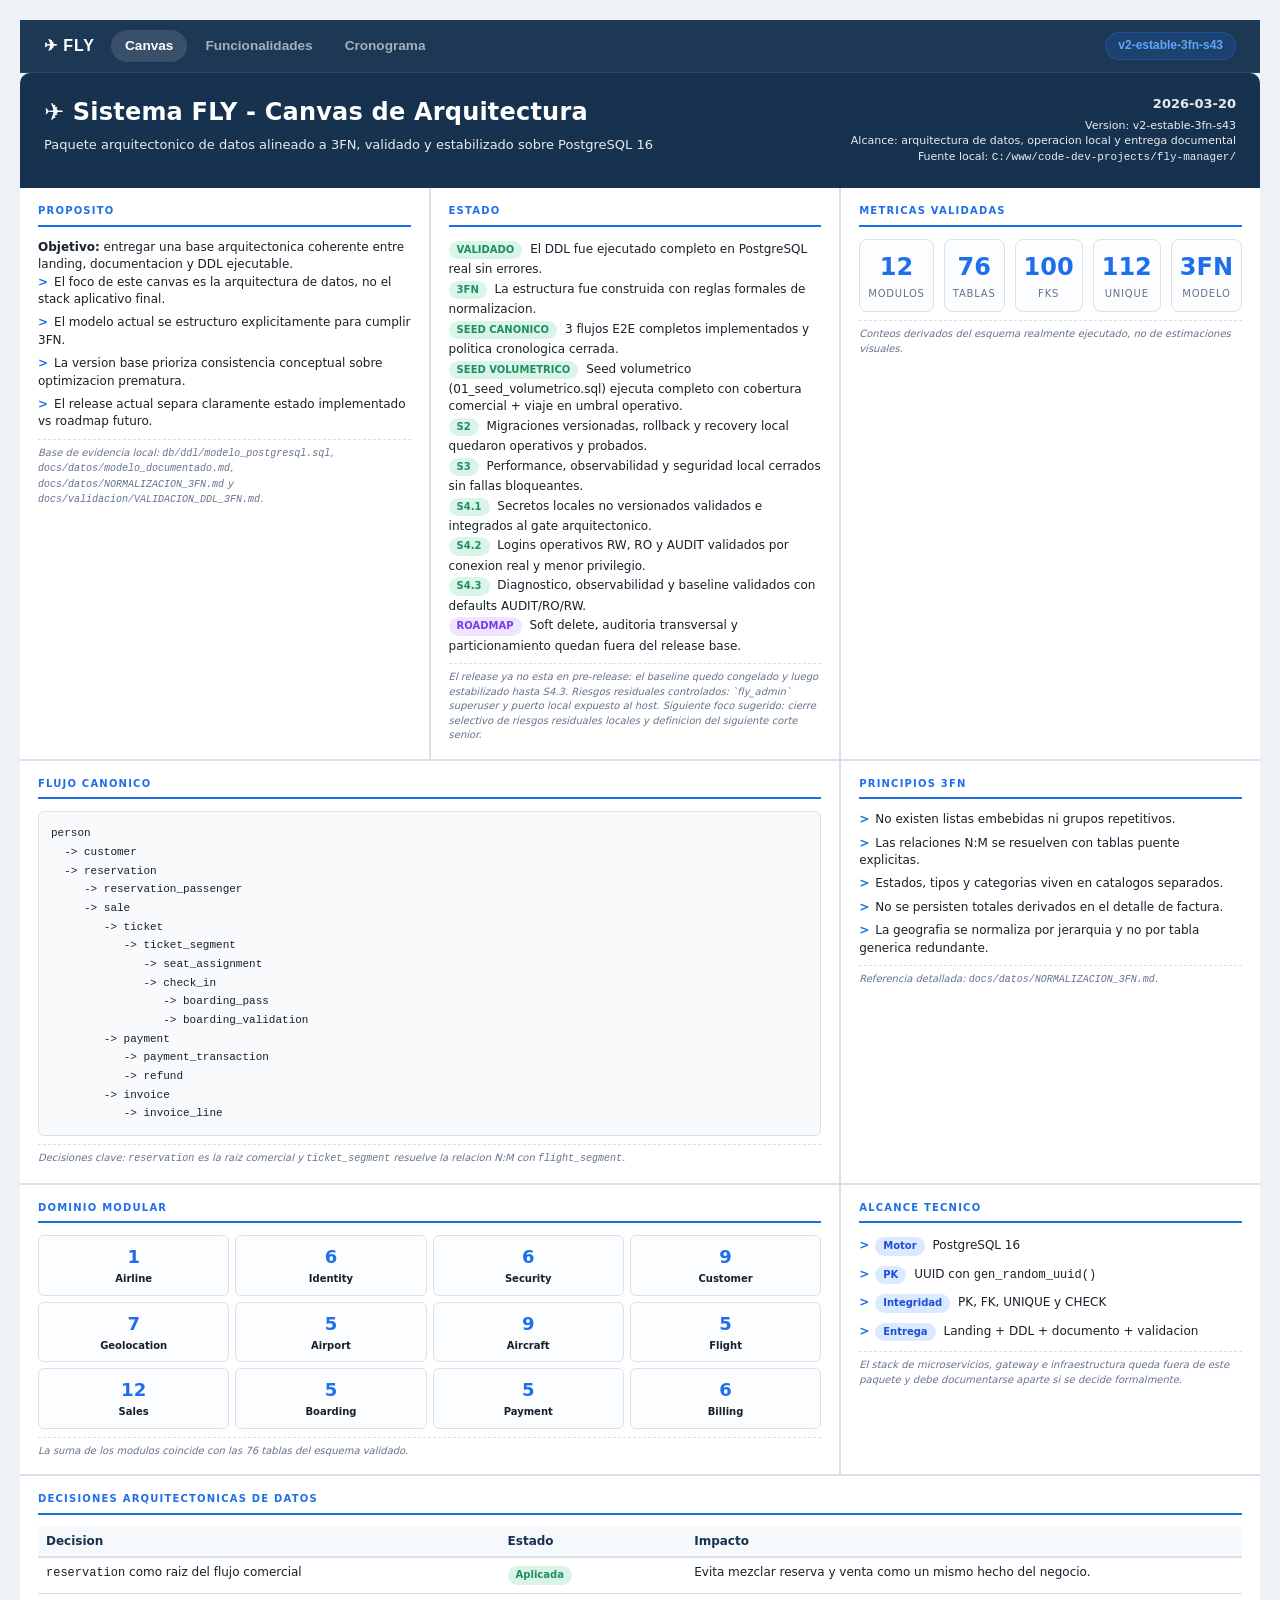
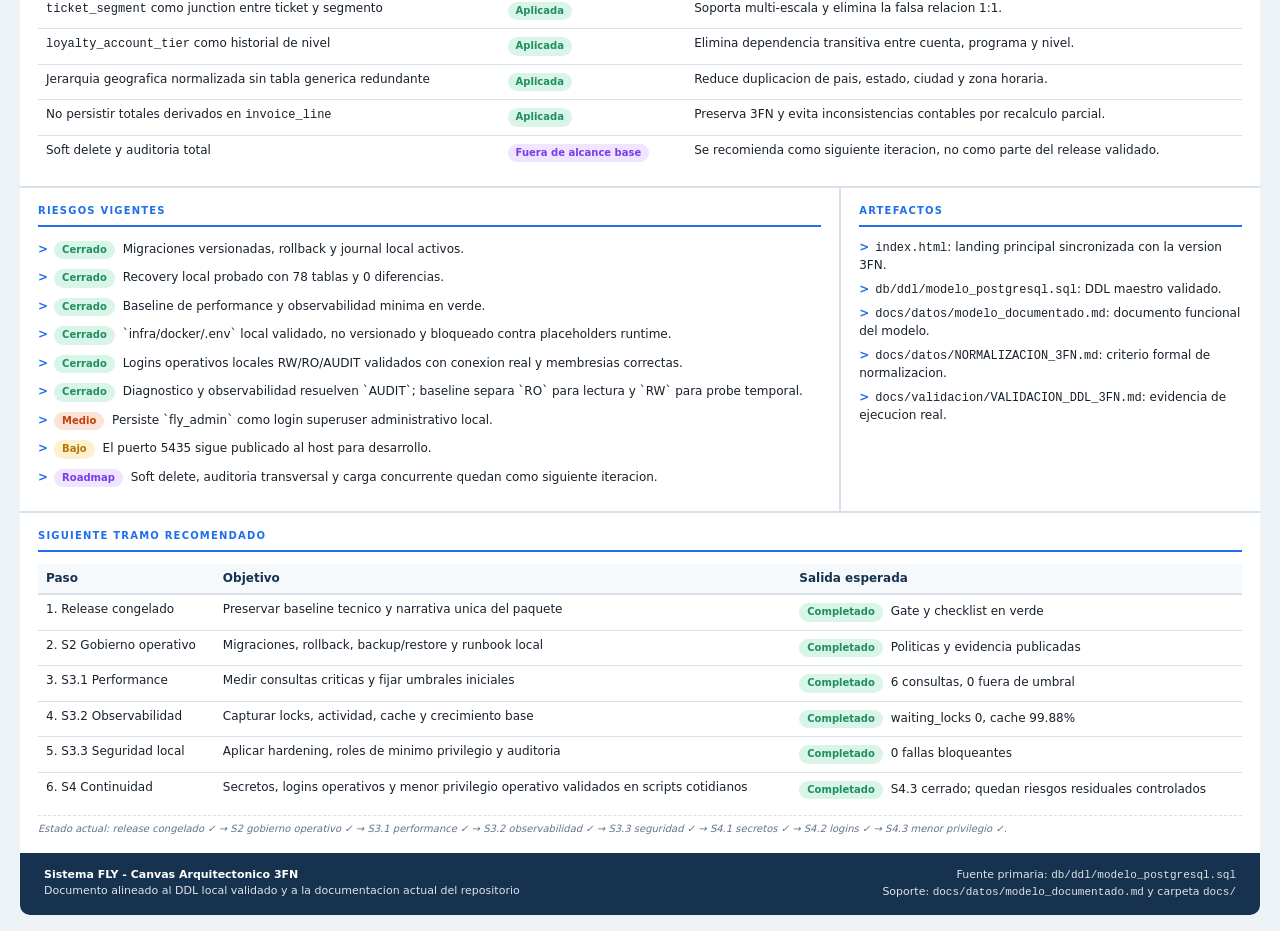
==== commit ecf45504: "upgrade version" ====
--- a/architecture/canvas/canvas_arquitectura.html
+++ b/architecture/canvas/canvas_arquitectura.html
@@ -254,18 +254,18 @@
       <a href="../../reports/html/funcionalidades_sistema.html" style="color:rgba(255,255,255,.6);padding:6px 14px;border-radius:999px;font-size:.85rem;font-weight:600;text-decoration:none;">Funcionalidades</a>
       <a href="../../reports/cronograma/cronograma_realizacion.html" style="color:rgba(255,255,255,.6);padding:6px 14px;border-radius:999px;font-size:.85rem;font-weight:600;text-decoration:none;">Cronograma</a>
     </div>
-    <span style="font-size:.75rem;font-weight:700;padding:4px 12px;border-radius:999px;background:rgba(31,111,235,.18);color:#60a5fa;border:1px solid rgba(31,111,235,.35);white-space:nowrap;">v2-estable-3fn</span>
+    <span style="font-size:.75rem;font-weight:700;padding:4px 12px;border-radius:999px;background:rgba(31,111,235,.18);color:#60a5fa;border:1px solid rgba(31,111,235,.35);white-space:nowrap;">v2-estable-3fn-s43</span>
   </nav>
 
   <header>
     <div>
       <h1>&#9992; Sistema FLY - Canvas de Arquitectura</h1>
-      <p>Paquete arquitectonico de datos alineado a 3FN y validado sobre PostgreSQL 16</p>
+      <p>Paquete arquitectonico de datos alineado a 3FN, validado y estabilizado sobre PostgreSQL 16</p>
     </div>
     <div class="meta">
-      <strong>2026-03-19</strong>
-      Version: v2-estable-3fn<br>
-      Alcance: arquitectura de datos y entrega documental<br>
+      <strong>2026-03-20</strong>
+      Version: v2-estable-3fn-s43<br>
+      Alcance: arquitectura de datos, operacion local y entrega documental<br>
       Fuente local: <code>C:/www/code-dev-projects/fly-manager/</code>
     </div>
   </header>
@@ -290,8 +290,13 @@
       <p><span class="tag tag-ok">3FN</span> La estructura fue construida con reglas formales de normalizacion.</p>
       <p><span class="tag tag-ok">SEED CANONICO</span> 3 flujos E2E completos implementados y politica cronologica cerrada.</p>
       <p><span class="tag tag-ok">SEED VOLUMETRICO</span> Seed volumetrico (01_seed_volumetrico.sql) ejecuta completo con cobertura comercial + viaje en umbral operativo.</p>
+      <p><span class="tag tag-ok">S2</span> Migraciones versionadas, rollback y recovery local quedaron operativos y probados.</p>
+      <p><span class="tag tag-ok">S3</span> Performance, observabilidad y seguridad local cerrados sin fallas bloqueantes.</p>
+      <p><span class="tag tag-ok">S4.1</span> Secretos locales no versionados validados e integrados al gate arquitectonico.</p>
+      <p><span class="tag tag-ok">S4.2</span> Logins operativos RW, RO y AUDIT validados por conexion real y menor privilegio.</p>
+      <p><span class="tag tag-ok">S4.3</span> Diagnostico, observabilidad y baseline validados con defaults AUDIT/RO/RW.</p>
       <p><span class="tag tag-future">ROADMAP</span> Soft delete, auditoria transversal y particionamiento quedan fuera del release base.</p>
-      <p class="note">Seed canonico y volumetrico cierran IE-003, IE-005, IE-007 e IE-009 en el frente tecnico. Pendiente activo: IE-001 (excepcion controlada). IE-002 ya resuelto con etiquetado historico y validador de rutas. Pre-release con checklist en ejecucion.</p>
+      <p class="note">El release ya no esta en pre-release: el baseline quedo congelado y luego estabilizado hasta S4.3. Riesgos residuales controlados: `fly_admin` superuser y puerto local expuesto al host. Siguiente foco sugerido: cierre selectivo de riesgos residuales locales y definicion del siguiente corte senior.</p>
     </section>
 
     <section>
@@ -417,12 +422,15 @@
     <section class="span-2">
       <h2>Riesgos Vigentes</h2>
       <ul>
-        <li><span class="tag tag-ok">Cerrado</span> Seed canonico implementado con 3 flujos E2E completos y validaciones post-seed de 7 fases (canónico + volumétrico).</li>
-        <li><span class="tag tag-risk">Alto</span> IE-001: catalogos cerrados del dominio no pueden inflarse arbitrariamente para volumetria — excepcion controlada activa.</li>
-        <li><span class="tag tag-ok">Cerrado</span> IE-002: documentos historicos etiquetados y chequeo de rutas documentales automatizado.</li>
-        <li><span class="tag tag-ok">Cerrado</span> Seed volumetrico validado con gate bloqueante y controles de cronologia/orfandad en verde.</li>
-        <li><span class="tag tag-risk">Medio</span> Soft delete y auditoria transversal todavia no forman parte del esquema base.</li>
-        <li><span class="tag tag-warn">Bajo</span> No se han ejecutado pruebas de rendimiento bajo carga concurrente.</li>
+        <li><span class="tag tag-ok">Cerrado</span> Migraciones versionadas, rollback y journal local activos.</li>
+        <li><span class="tag tag-ok">Cerrado</span> Recovery local probado con 78 tablas y 0 diferencias.</li>
+        <li><span class="tag tag-ok">Cerrado</span> Baseline de performance y observabilidad minima en verde.</li>
+        <li><span class="tag tag-ok">Cerrado</span> `infra/docker/.env` local validado, no versionado y bloqueado contra placeholders runtime.</li>
+        <li><span class="tag tag-ok">Cerrado</span> Logins operativos locales RW/RO/AUDIT validados con conexion real y membresias correctas.</li>
+        <li><span class="tag tag-ok">Cerrado</span> Diagnostico y observabilidad resuelven `AUDIT`; baseline separa `RO` para lectura y `RW` para probe temporal.</li>
+        <li><span class="tag tag-risk">Medio</span> Persiste `fly_admin` como login superuser administrativo local.</li>
+        <li><span class="tag tag-warn">Bajo</span> El puerto 5435 sigue publicado al host para desarrollo.</li>
+        <li><span class="tag tag-future">Roadmap</span> Soft delete, auditoria transversal y carga concurrente quedan como siguiente iteracion.</li>
       </ul>
     </section>
 
@@ -438,7 +446,7 @@
     </section>
 
     <section class="span-3">
-      <h2>Siguiente Fase Recomendada</h2>
+      <h2>Siguiente Tramo Recomendado</h2>
       <table>
         <thead>
           <tr>
@@ -449,33 +457,38 @@
         </thead>
         <tbody>
           <tr>
-            <td>1. Catalogos base y seed canonico</td>
-            <td>Cargar estados, tipos, clases, monedas, actores y flujo E2E completo</td>
-            <td><span class="tag tag-ok">Completado</span> 00_seed_canonico.sql</td>
-          </tr>
-          <tr>
-            <td>2. Escenario funcional E2E</td>
-            <td>3 flujos completos: reservation → sale → ticket → payment → invoice → boarding</td>
-            <td><span class="tag tag-ok">Completado</span> Validado por IE-007</td>
-          </tr>
-          <tr>
-            <td>3. Seed volumetrico</td>
-            <td>Escalar con vuelos futuros (2026-04-01 a 2026-06-30) y reservas adicionales</td>
-            <td><span class="tag tag-ok">Completado</span> 01_seed_volumetrico.sql (umbral operativo cerrado)</td>
-          </tr>
-          <tr>
-            <td>4. QA documental y auditoria</td>
-            <td>Alinear cronograma/canvas/reportes al estado tecnico y cerrar IE-008</td>
-            <td><span class="tag tag-ok">Completado</span> QA cruzado narrativo y consistencia documental</td>
-          </tr>
-          <tr>
-            <td>5. Release tecnico</td>
-            <td>Congelar version y preparar entrega con evidencia completa</td>
-            <td><span class="tag tag-warn">En curso</span> Checklist release + congelamiento de paquete</td>
+            <td>1. Release congelado</td>
+            <td>Preservar baseline tecnico y narrativa unica del paquete</td>
+            <td><span class="tag tag-ok">Completado</span> Gate y checklist en verde</td>
+          </tr>
+          <tr>
+            <td>2. S2 Gobierno operativo</td>
+            <td>Migraciones, rollback, backup/restore y runbook local</td>
+            <td><span class="tag tag-ok">Completado</span> Politicas y evidencia publicadas</td>
+          </tr>
+          <tr>
+            <td>3. S3.1 Performance</td>
+            <td>Medir consultas criticas y fijar umbrales iniciales</td>
+            <td><span class="tag tag-ok">Completado</span> 6 consultas, 0 fuera de umbral</td>
+          </tr>
+          <tr>
+            <td>4. S3.2 Observabilidad</td>
+            <td>Capturar locks, actividad, cache y crecimiento base</td>
+            <td><span class="tag tag-ok">Completado</span> waiting_locks 0, cache 99.88%</td>
+          </tr>
+          <tr>
+            <td>5. S3.3 Seguridad local</td>
+            <td>Aplicar hardening, roles de minimo privilegio y auditoria</td>
+            <td><span class="tag tag-ok">Completado</span> 0 fallas bloqueantes</td>
+          </tr>
+          <tr>
+            <td>6. S4 Continuidad</td>
+            <td>Secretos, logins operativos y menor privilegio operativo validados en scripts cotidianos</td>
+            <td><span class="tag tag-ok">Completado</span> S4.3 cerrado; quedan riesgos residuales controlados</td>
           </tr>
         </tbody>
       </table>
-      <p class="note">Estado actual: DDL validado ✓ → seed canonico ✓ → seed volumetrico ✓ → QA cruzado documental ✓ → pre-release (en curso) → release congelado.</p>
+      <p class="note">Estado actual: release congelado ✓ → S2 gobierno operativo ✓ → S3.1 performance ✓ → S3.2 observabilidad ✓ → S3.3 seguridad ✓ → S4.1 secretos ✓ → S4.2 logins ✓ → S4.3 menor privilegio ✓.</p>
     </section>
 
   </main>
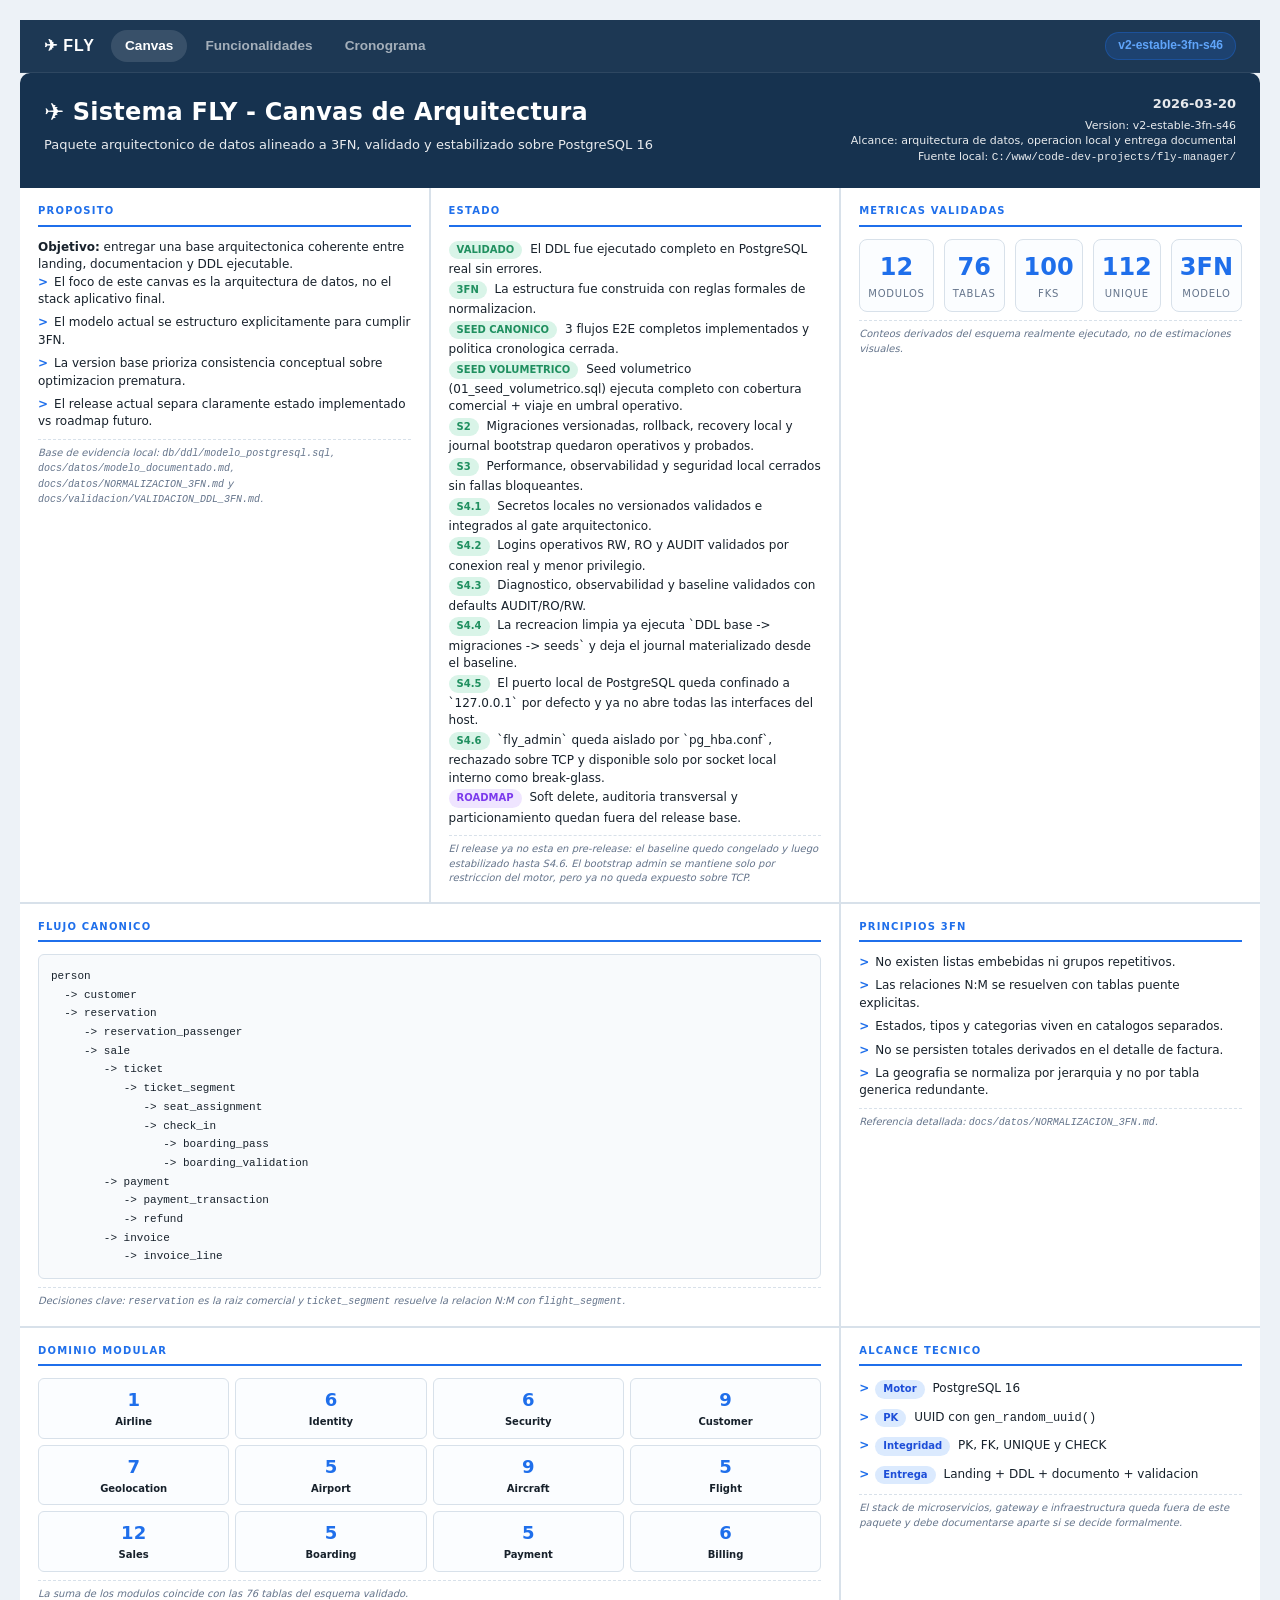
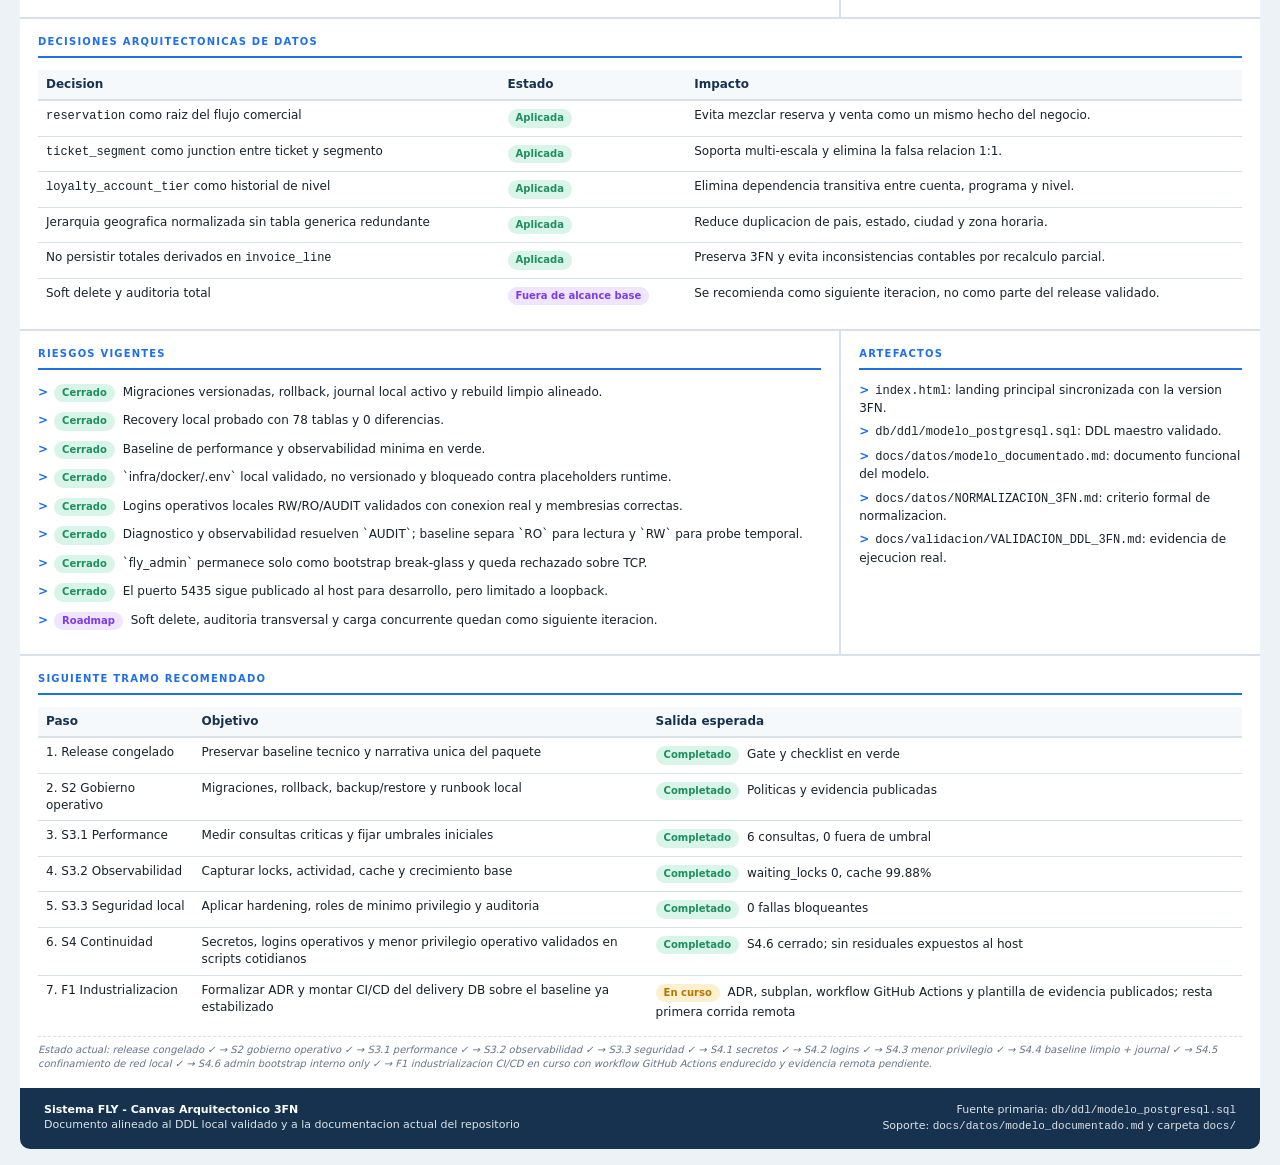
==== commit e51b871b: "chore(db): cerrar s4.4-s4.6 e iniciar f1 github-actions" ====
--- a/architecture/canvas/canvas_arquitectura.html
+++ b/architecture/canvas/canvas_arquitectura.html
@@ -254,7 +254,7 @@
       <a href="../../reports/html/funcionalidades_sistema.html" style="color:rgba(255,255,255,.6);padding:6px 14px;border-radius:999px;font-size:.85rem;font-weight:600;text-decoration:none;">Funcionalidades</a>
       <a href="../../reports/cronograma/cronograma_realizacion.html" style="color:rgba(255,255,255,.6);padding:6px 14px;border-radius:999px;font-size:.85rem;font-weight:600;text-decoration:none;">Cronograma</a>
     </div>
-    <span style="font-size:.75rem;font-weight:700;padding:4px 12px;border-radius:999px;background:rgba(31,111,235,.18);color:#60a5fa;border:1px solid rgba(31,111,235,.35);white-space:nowrap;">v2-estable-3fn-s43</span>
+    <span style="font-size:.75rem;font-weight:700;padding:4px 12px;border-radius:999px;background:rgba(31,111,235,.18);color:#60a5fa;border:1px solid rgba(31,111,235,.35);white-space:nowrap;">v2-estable-3fn-s46</span>
   </nav>
 
   <header>
@@ -264,7 +264,7 @@
     </div>
     <div class="meta">
       <strong>2026-03-20</strong>
-      Version: v2-estable-3fn-s43<br>
+      Version: v2-estable-3fn-s46<br>
       Alcance: arquitectura de datos, operacion local y entrega documental<br>
       Fuente local: <code>C:/www/code-dev-projects/fly-manager/</code>
     </div>
@@ -290,13 +290,16 @@
       <p><span class="tag tag-ok">3FN</span> La estructura fue construida con reglas formales de normalizacion.</p>
       <p><span class="tag tag-ok">SEED CANONICO</span> 3 flujos E2E completos implementados y politica cronologica cerrada.</p>
       <p><span class="tag tag-ok">SEED VOLUMETRICO</span> Seed volumetrico (01_seed_volumetrico.sql) ejecuta completo con cobertura comercial + viaje en umbral operativo.</p>
-      <p><span class="tag tag-ok">S2</span> Migraciones versionadas, rollback y recovery local quedaron operativos y probados.</p>
+      <p><span class="tag tag-ok">S2</span> Migraciones versionadas, rollback, recovery local y journal bootstrap quedaron operativos y probados.</p>
       <p><span class="tag tag-ok">S3</span> Performance, observabilidad y seguridad local cerrados sin fallas bloqueantes.</p>
       <p><span class="tag tag-ok">S4.1</span> Secretos locales no versionados validados e integrados al gate arquitectonico.</p>
       <p><span class="tag tag-ok">S4.2</span> Logins operativos RW, RO y AUDIT validados por conexion real y menor privilegio.</p>
       <p><span class="tag tag-ok">S4.3</span> Diagnostico, observabilidad y baseline validados con defaults AUDIT/RO/RW.</p>
+      <p><span class="tag tag-ok">S4.4</span> La recreacion limpia ya ejecuta `DDL base -> migraciones -> seeds` y deja el journal materializado desde el baseline.</p>
+      <p><span class="tag tag-ok">S4.5</span> El puerto local de PostgreSQL queda confinado a `127.0.0.1` por defecto y ya no abre todas las interfaces del host.</p>
+      <p><span class="tag tag-ok">S4.6</span> `fly_admin` queda aislado por `pg_hba.conf`, rechazado sobre TCP y disponible solo por socket local interno como break-glass.</p>
       <p><span class="tag tag-future">ROADMAP</span> Soft delete, auditoria transversal y particionamiento quedan fuera del release base.</p>
-      <p class="note">El release ya no esta en pre-release: el baseline quedo congelado y luego estabilizado hasta S4.3. Riesgos residuales controlados: `fly_admin` superuser y puerto local expuesto al host. Siguiente foco sugerido: cierre selectivo de riesgos residuales locales y definicion del siguiente corte senior.</p>
+      <p class="note">El release ya no esta en pre-release: el baseline quedo congelado y luego estabilizado hasta S4.6. El bootstrap admin se mantiene solo por restriccion del motor, pero ya no queda expuesto sobre TCP.</p>
     </section>
 
     <section>
@@ -422,14 +425,14 @@
     <section class="span-2">
       <h2>Riesgos Vigentes</h2>
       <ul>
-        <li><span class="tag tag-ok">Cerrado</span> Migraciones versionadas, rollback y journal local activos.</li>
+        <li><span class="tag tag-ok">Cerrado</span> Migraciones versionadas, rollback, journal local activo y rebuild limpio alineado.</li>
         <li><span class="tag tag-ok">Cerrado</span> Recovery local probado con 78 tablas y 0 diferencias.</li>
         <li><span class="tag tag-ok">Cerrado</span> Baseline de performance y observabilidad minima en verde.</li>
         <li><span class="tag tag-ok">Cerrado</span> `infra/docker/.env` local validado, no versionado y bloqueado contra placeholders runtime.</li>
         <li><span class="tag tag-ok">Cerrado</span> Logins operativos locales RW/RO/AUDIT validados con conexion real y membresias correctas.</li>
         <li><span class="tag tag-ok">Cerrado</span> Diagnostico y observabilidad resuelven `AUDIT`; baseline separa `RO` para lectura y `RW` para probe temporal.</li>
-        <li><span class="tag tag-risk">Medio</span> Persiste `fly_admin` como login superuser administrativo local.</li>
-        <li><span class="tag tag-warn">Bajo</span> El puerto 5435 sigue publicado al host para desarrollo.</li>
+        <li><span class="tag tag-ok">Cerrado</span> `fly_admin` permanece solo como bootstrap break-glass y queda rechazado sobre TCP.</li>
+        <li><span class="tag tag-ok">Cerrado</span> El puerto 5435 sigue publicado al host para desarrollo, pero limitado a loopback.</li>
         <li><span class="tag tag-future">Roadmap</span> Soft delete, auditoria transversal y carga concurrente quedan como siguiente iteracion.</li>
       </ul>
     </section>
@@ -484,11 +487,16 @@
           <tr>
             <td>6. S4 Continuidad</td>
             <td>Secretos, logins operativos y menor privilegio operativo validados en scripts cotidianos</td>
-            <td><span class="tag tag-ok">Completado</span> S4.3 cerrado; quedan riesgos residuales controlados</td>
+            <td><span class="tag tag-ok">Completado</span> S4.6 cerrado; sin residuales expuestos al host</td>
+          </tr>
+          <tr>
+            <td>7. F1 Industrializacion</td>
+            <td>Formalizar ADR y montar CI/CD del delivery DB sobre el baseline ya estabilizado</td>
+            <td><span class="tag tag-warn">En curso</span> ADR, subplan, workflow GitHub Actions y plantilla de evidencia publicados; resta primera corrida remota</td>
           </tr>
         </tbody>
       </table>
-      <p class="note">Estado actual: release congelado ✓ → S2 gobierno operativo ✓ → S3.1 performance ✓ → S3.2 observabilidad ✓ → S3.3 seguridad ✓ → S4.1 secretos ✓ → S4.2 logins ✓ → S4.3 menor privilegio ✓.</p>
+      <p class="note">Estado actual: release congelado ✓ → S2 gobierno operativo ✓ → S3.1 performance ✓ → S3.2 observabilidad ✓ → S3.3 seguridad ✓ → S4.1 secretos ✓ → S4.2 logins ✓ → S4.3 menor privilegio ✓ → S4.4 baseline limpio + journal ✓ → S4.5 confinamiento de red local ✓ → S4.6 admin bootstrap interno only ✓ → F1 industrializacion CI/CD en curso con workflow GitHub Actions endurecido y evidencia remota pendiente.</p>
     </section>
 
   </main>
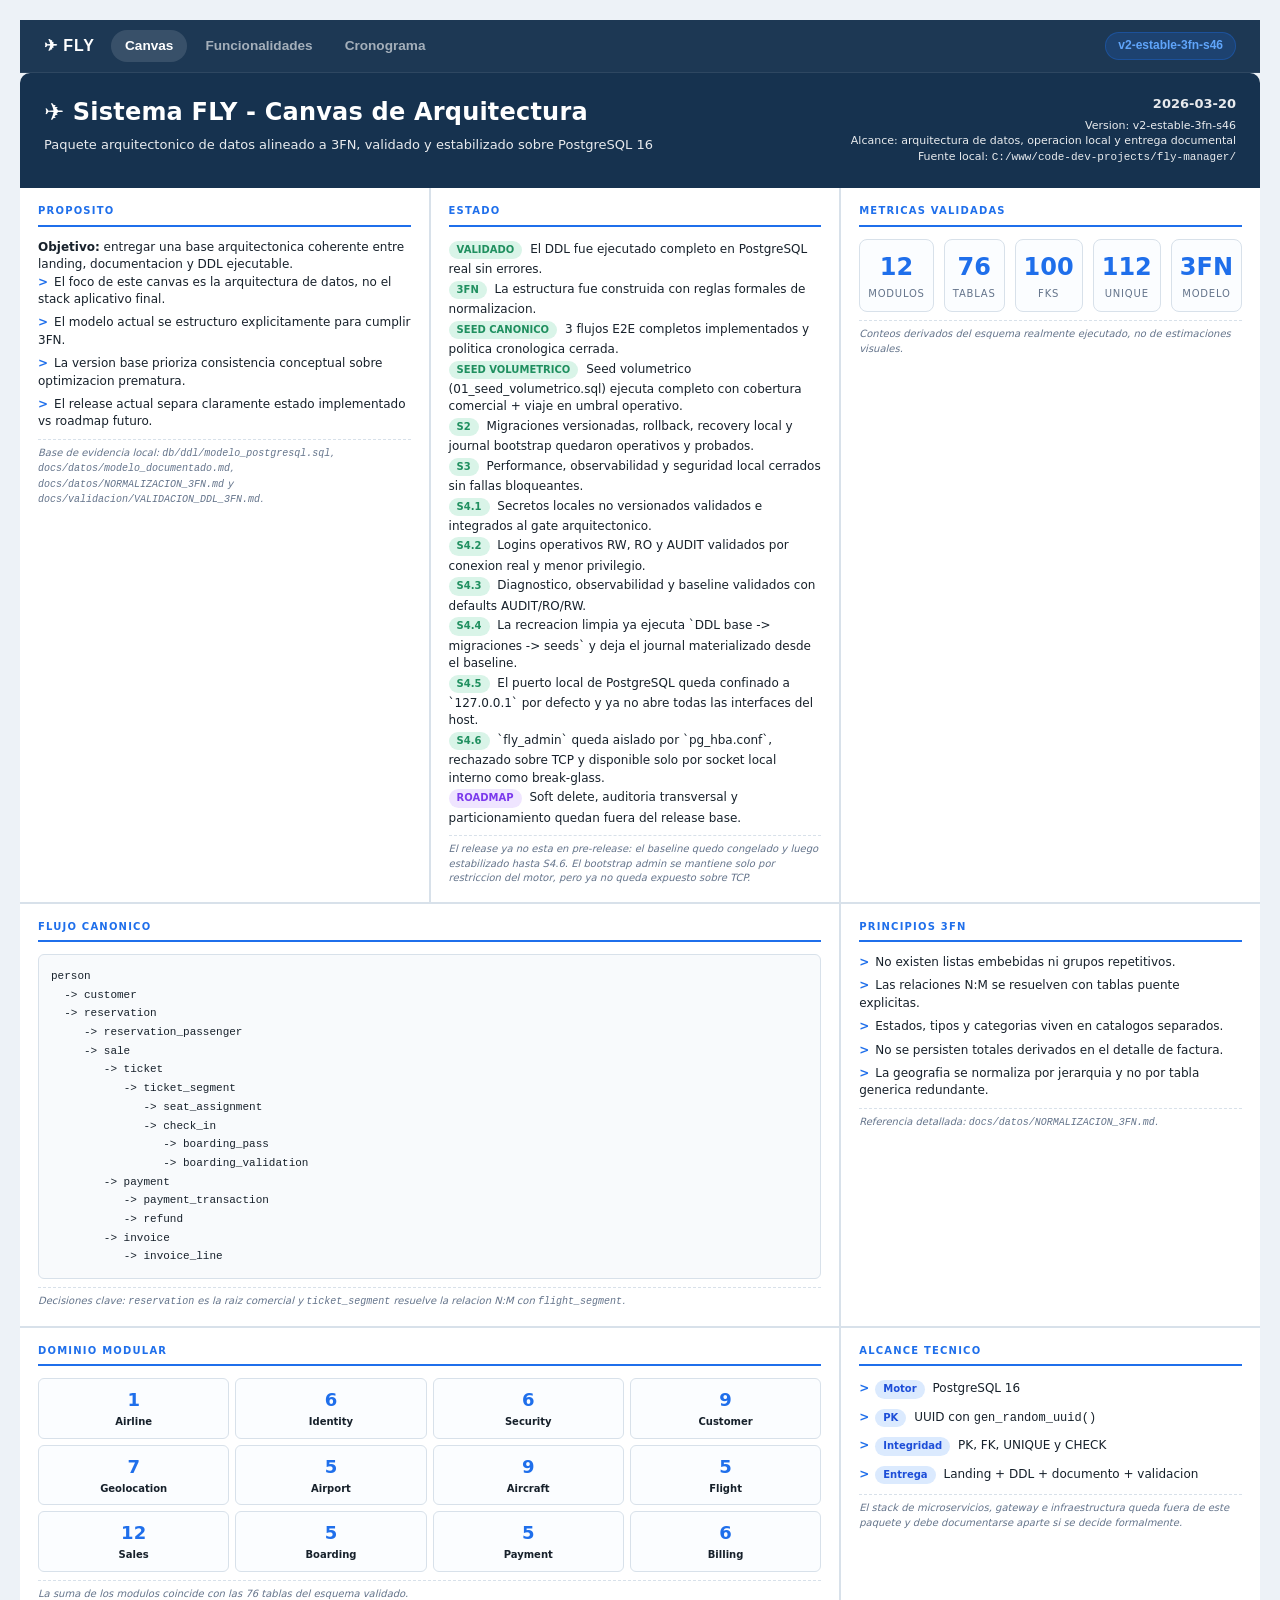
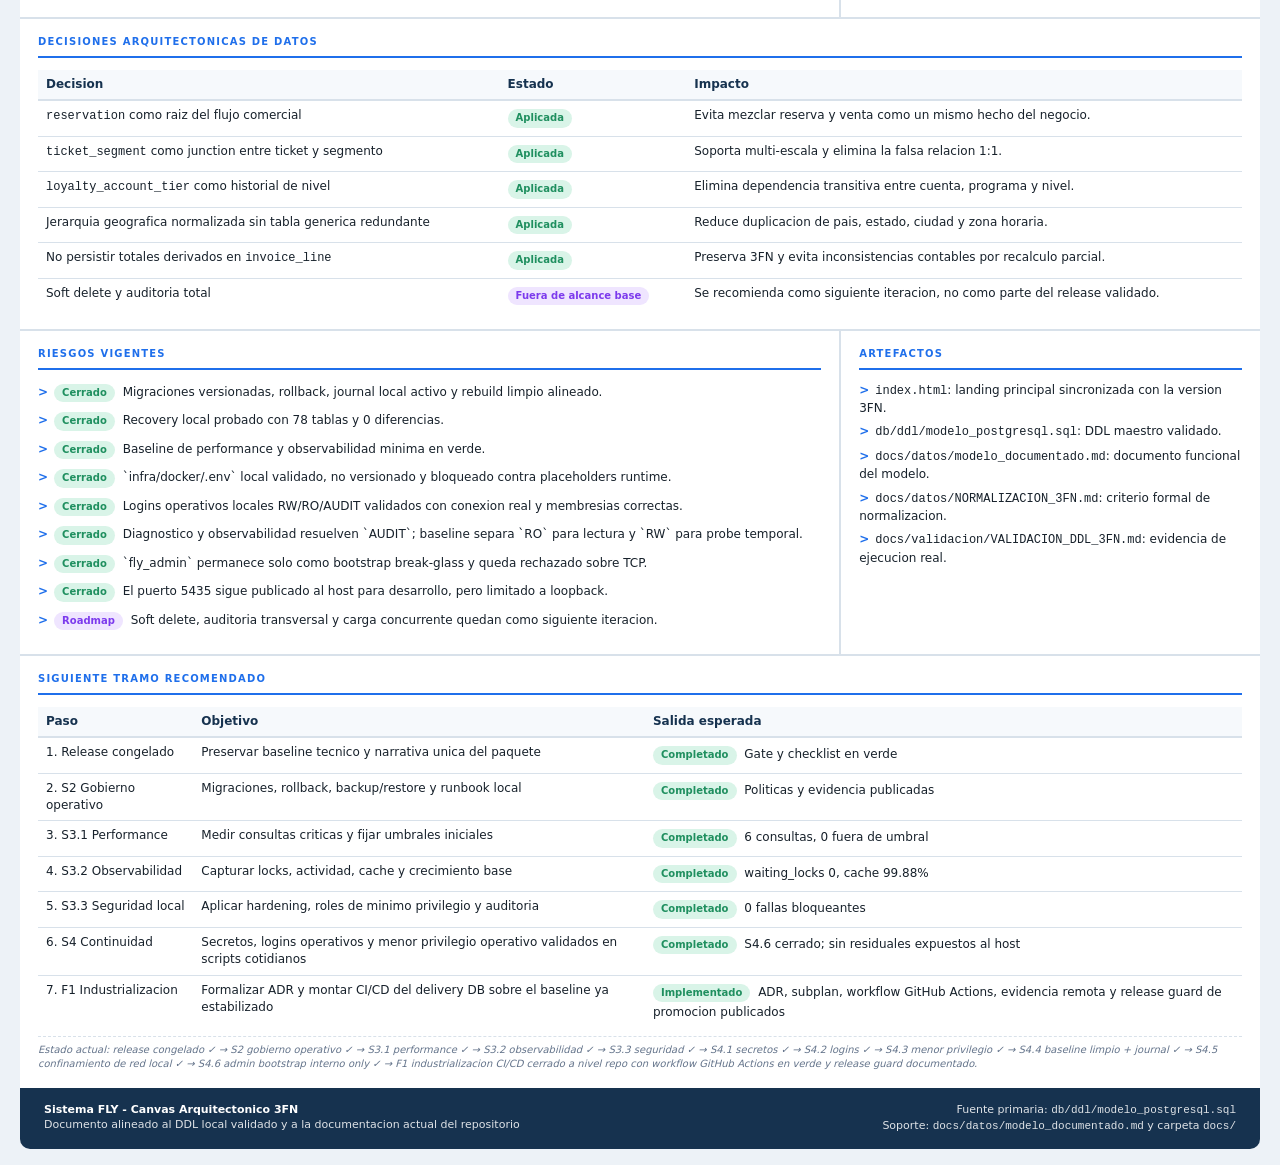
==== commit 1b1d386d: "chore(ci): cerrar f1.4 con release guard de promocion" ====
--- a/architecture/canvas/canvas_arquitectura.html
+++ b/architecture/canvas/canvas_arquitectura.html
@@ -492,11 +492,11 @@
           <tr>
             <td>7. F1 Industrializacion</td>
             <td>Formalizar ADR y montar CI/CD del delivery DB sobre el baseline ya estabilizado</td>
-            <td><span class="tag tag-warn">En curso</span> ADR, subplan, workflow GitHub Actions y plantilla de evidencia publicados; resta primera corrida remota</td>
+            <td><span class="tag tag-ok">Implementado</span> ADR, subplan, workflow GitHub Actions, evidencia remota y release guard de promocion publicados</td>
           </tr>
         </tbody>
       </table>
-      <p class="note">Estado actual: release congelado ✓ → S2 gobierno operativo ✓ → S3.1 performance ✓ → S3.2 observabilidad ✓ → S3.3 seguridad ✓ → S4.1 secretos ✓ → S4.2 logins ✓ → S4.3 menor privilegio ✓ → S4.4 baseline limpio + journal ✓ → S4.5 confinamiento de red local ✓ → S4.6 admin bootstrap interno only ✓ → F1 industrializacion CI/CD en curso con workflow GitHub Actions endurecido y evidencia remota pendiente.</p>
+      <p class="note">Estado actual: release congelado ✓ → S2 gobierno operativo ✓ → S3.1 performance ✓ → S3.2 observabilidad ✓ → S3.3 seguridad ✓ → S4.1 secretos ✓ → S4.2 logins ✓ → S4.3 menor privilegio ✓ → S4.4 baseline limpio + journal ✓ → S4.5 confinamiento de red local ✓ → S4.6 admin bootstrap interno only ✓ → F1 industrializacion CI/CD cerrado a nivel repo con workflow GitHub Actions en verde y release guard documentado.</p>
     </section>
 
   </main>
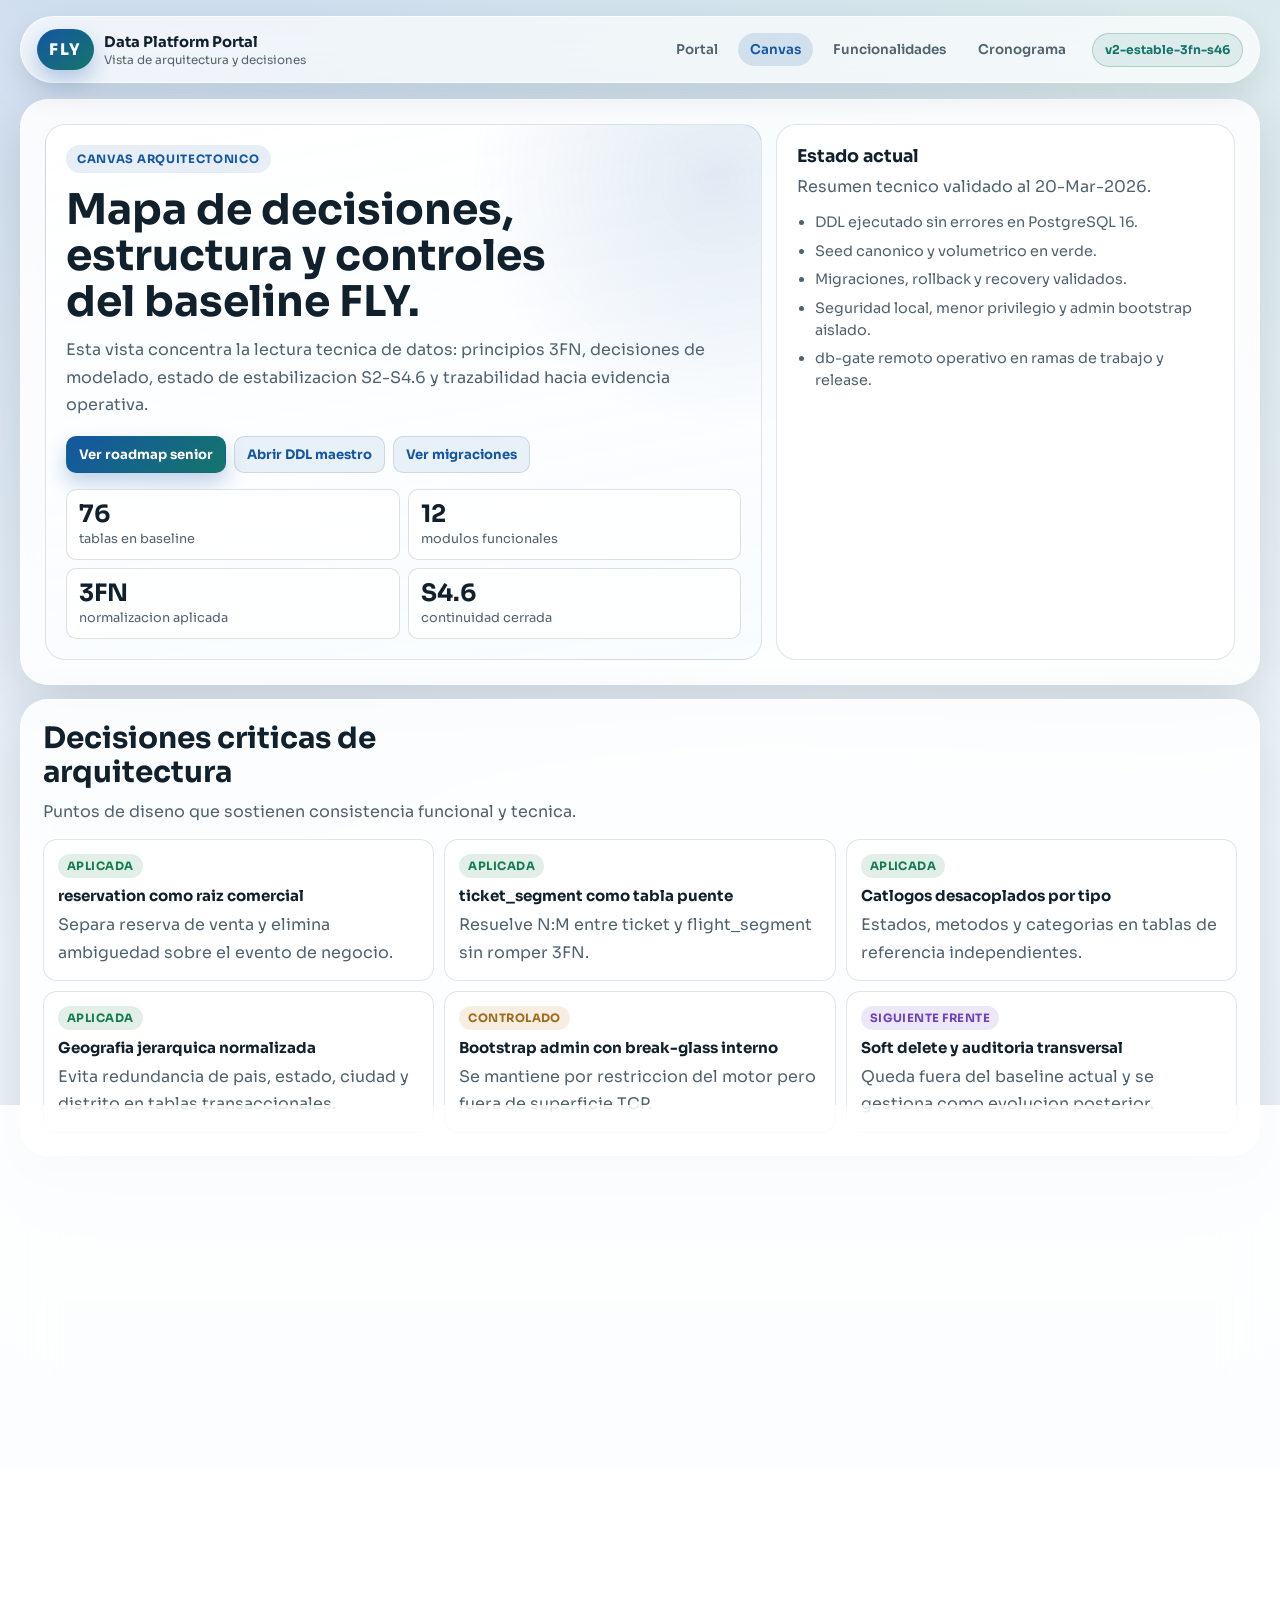
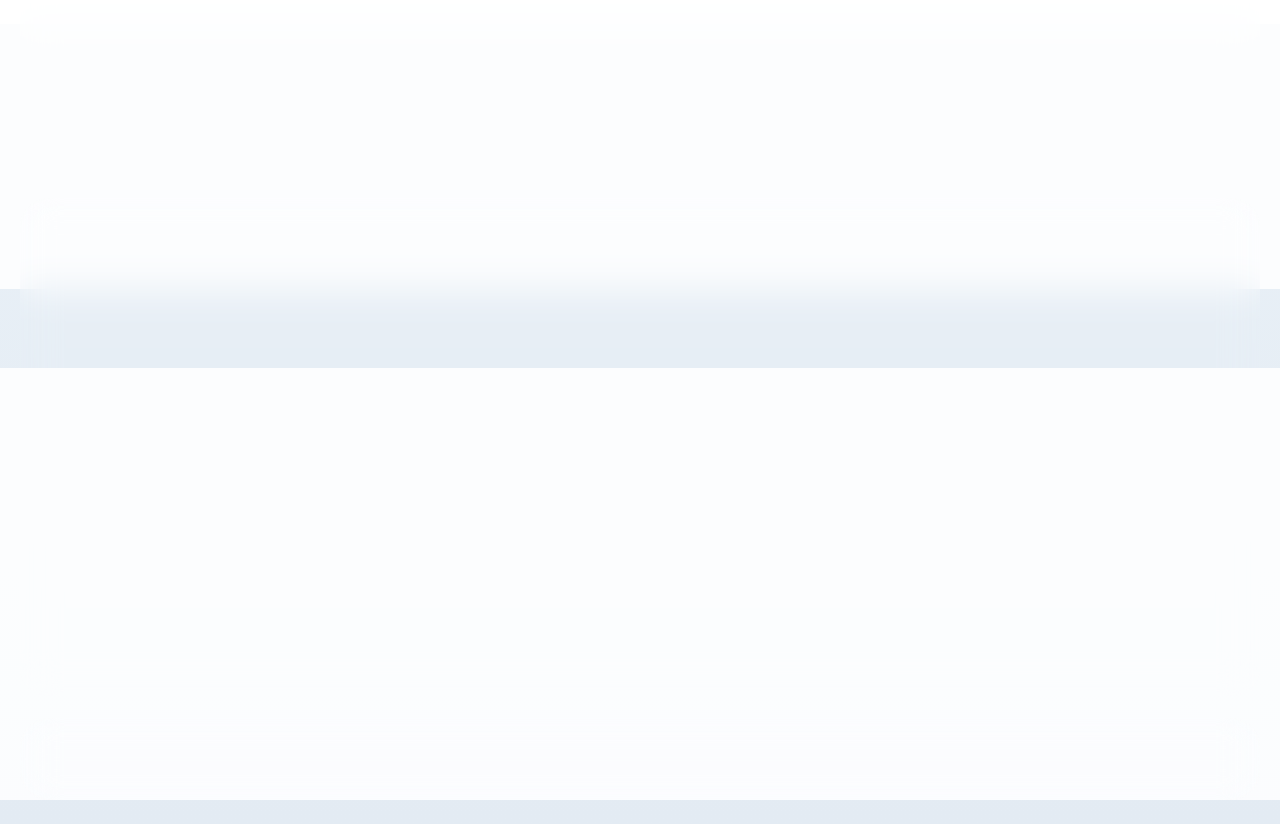
==== commit d46f8d4e: "Cambios - 2026-04-02" ====
--- a/architecture/canvas/canvas_arquitectura.html
+++ b/architecture/canvas/canvas_arquitectura.html
@@ -3,514 +3,681 @@
 <head>
   <meta charset="UTF-8">
   <meta name="viewport" content="width=device-width, initial-scale=1.0">
-  <title>Canvas de Arquitectura - Sistema FLY 3FN</title>
+  <title>Canvas Arquitectonico | FLY Data Platform</title>
+  <link href="https://fonts.googleapis.com/css2?family=Sora:wght@400;500;600;700;800&family=IBM+Plex+Mono:wght@400;500;600&display=swap" rel="stylesheet">
   <style>
-    *, *::before, *::after { box-sizing: border-box; margin: 0; padding: 0; }
-
     :root {
-      --bg: #edf2f7;
-      --panel: #ffffff;
-      --primary: #16324f;
-      --accent: #1f6feb;
-      --muted: #64748b;
-      --border: #d8e1ea;
-      --ok: #1f8f5f;
-      --warn: #b87400;
-      --risk: #c2410c;
-      --future: #7c3aed;
-      --font: "Segoe UI", system-ui, sans-serif;
-    }
+      --bg: #edf3f9;
+      --ink: #10212d;
+      --ink-soft: #4f6270;
+      --surface: rgba(255, 255, 255, 0.86);
+      --surface-strong: #ffffff;
+      --line: rgba(16, 33, 45, 0.12);
+      --line-strong: rgba(16, 33, 45, 0.22);
+      --primary: #1456a3;
+      --teal: #15756a;
+      --amber: #b97414;
+      --ok: #147a4f;
+      --warn: #9e6a1c;
+      --future: #6d43ba;
+      --shadow-lg: 0 20px 56px rgba(16, 33, 45, 0.14);
+      --shadow-md: 0 12px 30px rgba(16, 33, 45, 0.09);
+      --radius-xl: 28px;
+      --radius-lg: 20px;
+      --radius-md: 14px;
+      --font-main: "Sora", "Segoe UI", sans-serif;
+      --font-mono: "IBM Plex Mono", "Consolas", monospace;
+    }
+
+    * { box-sizing: border-box; }
+    html { scroll-behavior: smooth; }
 
     body {
-      background: var(--bg);
-      color: #17212b;
-      font-family: var(--font);
+      margin: 0;
+      font-family: var(--font-main);
+      color: var(--ink);
+      background:
+        radial-gradient(circle at 10% -4%, rgba(20, 86, 163, 0.2), rgba(20, 86, 163, 0) 38%),
+        radial-gradient(circle at 92% -8%, rgba(21, 117, 106, 0.16), rgba(21, 117, 106, 0) 36%),
+        linear-gradient(180deg, #f7fbff 0%, #ecf3f9 52%, #e3ebf3 100%);
+    }
+
+    a { color: inherit; text-decoration: none; }
+    p { margin: 0; color: var(--ink-soft); line-height: 1.7; }
+
+    .topbar,
+    .page,
+    .footer {
+      width: min(1240px, calc(100% - 34px));
+      margin: 0 auto;
+    }
+
+    .topbar {
+      margin-top: 16px;
+      padding: 12px 16px;
+      display: flex;
+      align-items: center;
+      gap: 14px;
+      border-radius: 999px;
+      border: 1px solid rgba(255, 255, 255, 0.66);
+      background: rgba(255, 255, 255, 0.68);
+      backdrop-filter: blur(18px);
+      box-shadow: var(--shadow-md);
+      position: sticky;
+      top: 12px;
+      z-index: 30;
+    }
+
+    .brand {
+      display: flex;
+      align-items: center;
+      gap: 10px;
+    }
+
+    .brand-badge {
+      min-width: 54px;
+      border-radius: 999px;
+      padding: 10px 12px;
+      text-align: center;
+      color: #fff;
+      font-weight: 800;
+      letter-spacing: 0.12em;
+      background: linear-gradient(140deg, var(--primary), var(--teal));
+      box-shadow: 0 10px 22px rgba(20, 86, 163, 0.3);
+    }
+
+    .brand-copy {
+      display: grid;
+      gap: 2px;
+    }
+
+    .brand-copy strong { font-size: 0.92rem; }
+    .brand-copy small { font-size: 0.74rem; color: var(--ink-soft); }
+
+    .topnav {
+      margin-left: auto;
+      display: flex;
+      gap: 8px;
+      flex-wrap: wrap;
+    }
+
+    .topnav a {
+      padding: 8px 12px;
+      border-radius: 999px;
+      color: var(--ink-soft);
+      font-size: 0.84rem;
+      font-weight: 600;
+      transition: 0.2s ease;
+    }
+
+    .topnav a:hover { background: rgba(16, 33, 45, 0.08); color: var(--ink); }
+    .topnav a.active { background: rgba(20, 86, 163, 0.14); color: var(--primary); }
+
+    .state-pill {
+      padding: 8px 12px;
+      border-radius: 999px;
+      font-size: 0.76rem;
+      font-weight: 700;
+      color: var(--teal);
+      border: 1px solid rgba(21, 117, 106, 0.24);
+      background: rgba(21, 117, 106, 0.1);
+      white-space: nowrap;
+    }
+
+    .page {
+      margin-top: 16px;
+      margin-bottom: 22px;
+      display: grid;
+      gap: 14px;
+    }
+
+    .hero,
+    .section,
+    .footer {
+      border-radius: var(--radius-xl);
+      border: 1px solid rgba(255, 255, 255, 0.64);
+      background: var(--surface);
+      backdrop-filter: blur(18px);
+      box-shadow: var(--shadow-lg);
+    }
+
+    .hero {
+      padding: 24px;
+      display: grid;
+      gap: 14px;
+      grid-template-columns: 1.22fr 0.78fr;
+    }
+
+    .hero-main,
+    .hero-side {
+      border: 1px solid var(--line);
+      border-radius: var(--radius-lg);
       padding: 20px;
-      line-height: 1.45;
-    }
-
-    header {
-      background: var(--primary);
-      color: white;
-      padding: 22px 24px;
-      border-radius: 10px 10px 0 0;
+      background: var(--surface-strong);
+    }
+
+    .hero-main {
+      background:
+        radial-gradient(circle at 94% 10%, rgba(20, 86, 163, 0.12), rgba(20, 86, 163, 0) 30%),
+        linear-gradient(170deg, rgba(255, 255, 255, 0.96), rgba(248, 252, 255, 0.88));
+    }
+
+    .kicker {
+      display: inline-flex;
+      padding: 7px 11px;
+      border-radius: 999px;
+      font-size: 0.72rem;
+      font-weight: 700;
+      letter-spacing: 0.06em;
+      text-transform: uppercase;
+      color: var(--primary);
+      background: rgba(20, 86, 163, 0.1);
+    }
+
+    h1 {
+      margin: 14px 0 12px;
+      font-size: clamp(1.7rem, 3.4vw, 2.65rem);
+      line-height: 1.08;
+      max-width: 16ch;
+    }
+
+    .hero-actions {
+      margin-top: 18px;
+      display: flex;
+      gap: 8px;
+      flex-wrap: wrap;
+    }
+
+    .hero-actions a {
+      border-radius: 10px;
+      border: 1px solid var(--line);
+      padding: 9px 12px;
+      font-size: 0.82rem;
+      font-weight: 700;
+      color: var(--primary);
+      background: rgba(20, 86, 163, 0.08);
+    }
+
+    .hero-actions a.primary {
+      color: #fff;
+      background: linear-gradient(140deg, var(--primary), var(--teal));
+      border-color: transparent;
+      box-shadow: 0 10px 20px rgba(20, 86, 163, 0.26);
+    }
+
+    .badge-grid {
+      margin-top: 16px;
+      display: grid;
+      gap: 8px;
+      grid-template-columns: repeat(2, minmax(0, 1fr));
+    }
+
+    .metric {
+      border: 1px solid rgba(16, 33, 45, 0.14);
+      border-radius: 10px;
+      background: rgba(255, 255, 255, 0.88);
+      padding: 12px;
+    }
+
+    .metric strong {
+      display: block;
+      font-size: 1.5rem;
+      line-height: 1;
+      color: var(--ink);
+    }
+
+    .metric span {
+      margin-top: 5px;
+      display: block;
+      font-size: 0.8rem;
+      color: var(--ink-soft);
+    }
+
+    .hero-side h2 {
+      margin: 0 0 6px;
+      font-size: 1.1rem;
+    }
+
+    .hero-side ul {
+      margin: 12px 0 0;
+      padding-left: 18px;
+      display: grid;
+      gap: 7px;
+    }
+
+    .hero-side li {
+      color: var(--ink-soft);
+      line-height: 1.5;
+      font-size: 0.9rem;
+    }
+
+    .section {
+      padding: 22px;
+    }
+
+    .section-head {
+      margin-bottom: 14px;
+      display: grid;
+      gap: 8px;
+    }
+
+    .section-head h2 {
+      margin: 0;
+      font-size: clamp(1.25rem, 2.3vw, 2rem);
+      line-height: 1.15;
+      max-width: 22ch;
+    }
+
+    .decision-grid,
+    .module-grid,
+    .artifact-grid {
+      display: grid;
+      gap: 10px;
+    }
+
+    .decision-grid { grid-template-columns: repeat(3, minmax(0, 1fr)); }
+    .module-grid { grid-template-columns: repeat(4, minmax(0, 1fr)); }
+    .artifact-grid { grid-template-columns: repeat(3, minmax(0, 1fr)); }
+
+    .card {
+      border: 1px solid var(--line);
+      border-radius: var(--radius-md);
+      background: var(--surface-strong);
+      padding: 14px;
+    }
+
+    .card h3 {
+      margin: 0 0 6px;
+      font-size: 0.94rem;
+      line-height: 1.3;
+    }
+
+    .status {
+      margin-bottom: 8px;
+      display: inline-flex;
+      align-items: center;
+      border-radius: 999px;
+      padding: 5px 9px;
+      font-size: 0.72rem;
+      font-weight: 700;
+      letter-spacing: 0.04em;
+      text-transform: uppercase;
+    }
+
+    .status.ok {
+      color: var(--ok);
+      background: rgba(20, 122, 79, 0.12);
+    }
+
+    .status.warn {
+      color: var(--warn);
+      background: rgba(185, 116, 20, 0.12);
+    }
+
+    .status.future {
+      color: var(--future);
+      background: rgba(109, 67, 186, 0.12);
+    }
+
+    .module-chip {
+      border: 1px solid var(--line);
+      border-radius: 12px;
+      background: #fff;
+      padding: 12px 10px;
+      text-align: center;
+    }
+
+    .module-chip strong {
+      display: block;
+      font-size: 1.3rem;
+      color: var(--primary);
+      line-height: 1;
+    }
+
+    .module-chip span {
+      margin-top: 4px;
+      display: block;
+      font-size: 0.78rem;
+      color: var(--ink-soft);
+      font-weight: 600;
+    }
+
+    .flow-panel {
+      border: 1px solid var(--line-strong);
+      border-radius: var(--radius-md);
+      padding: 16px;
+      background: linear-gradient(160deg, rgba(20, 86, 163, 0.08), rgba(21, 117, 106, 0.08));
+    }
+
+    .flow {
+      margin-top: 10px;
+      display: flex;
+      flex-wrap: wrap;
+      gap: 8px;
+    }
+
+    .flow span {
+      position: relative;
+      border: 1px solid var(--line);
+      border-radius: 999px;
+      background: #fff;
+      color: #1d3c56;
+      font-family: var(--font-mono);
+      font-size: 0.78rem;
+      padding: 8px 12px;
+    }
+
+    .flow span:not(:last-child)::after {
+      content: ">";
+      margin-left: 8px;
+      color: var(--primary);
+      font-family: var(--font-main);
+      font-weight: 700;
+    }
+
+    .two-col {
+      display: grid;
+      gap: 10px;
+      grid-template-columns: 1fr 1fr;
+    }
+
+    .artifact-card ul {
+      margin: 8px 0 0;
+      padding-left: 18px;
+      display: grid;
+      gap: 7px;
+    }
+
+    .artifact-card a {
+      color: var(--primary);
+      font-weight: 600;
+    }
+
+    .footer {
+      padding: 16px 18px;
       display: flex;
       justify-content: space-between;
       align-items: flex-start;
-      gap: 20px;
-    }
-
-    header h1 {
-      font-size: 24px;
-      font-weight: 800;
-      letter-spacing: 0.2px;
-    }
-
-    header p {
-      font-size: 13px;
-      opacity: 0.9;
-      margin-top: 6px;
-    }
-
-    .meta {
-      text-align: right;
-      font-size: 11px;
-      opacity: 0.9;
-      min-width: 220px;
-    }
-
-    .meta strong {
-      display: block;
-      font-size: 13px;
-      margin-bottom: 4px;
-    }
-
-    main {
-      display: grid;
-      grid-template-columns: 1fr 1fr 1fr;
-      gap: 2px;
-      background: var(--border);
-    }
-
-    section {
-      background: var(--panel);
-      padding: 16px 18px;
-    }
-
-    .span-2 { grid-column: span 2; }
-    .span-3 { grid-column: span 3; }
-
-    h2 {
-      font-size: 10px;
-      text-transform: uppercase;
-      letter-spacing: 1.2px;
-      color: var(--accent);
-      border-bottom: 2px solid var(--accent);
-      padding-bottom: 6px;
-      margin-bottom: 12px;
-    }
-
-    p, li, td, th {
-      font-size: 12px;
-    }
-
-    ul {
-      list-style: none;
-    }
-
-    ul li {
-      margin-bottom: 6px;
-    }
-
-    ul li::before {
-      content: ">";
-      color: var(--accent);
+      gap: 16px;
+      margin-bottom: 24px;
+    }
+
+    .footer p {
+      margin-top: 4px;
+      max-width: 64ch;
+      font-size: 0.86rem;
+    }
+
+    .footer-links {
+      display: flex;
+      flex-wrap: wrap;
+      gap: 8px;
+    }
+
+    .footer-links a {
+      border: 1px solid var(--line);
+      border-radius: 10px;
+      padding: 8px 10px;
+      background: rgba(20, 86, 163, 0.08);
+      color: var(--primary);
+      font-size: 0.8rem;
       font-weight: 700;
-      margin-right: 6px;
-    }
-
-    .tag {
-      display: inline-block;
-      padding: 2px 8px;
-      border-radius: 999px;
-      font-size: 10px;
-      font-weight: 700;
-      margin: 2px 4px 2px 0;
-    }
-
-    .tag-ok { background: #d9f4e8; color: var(--ok); }
-    .tag-warn { background: #fdf0cf; color: var(--warn); }
-    .tag-risk { background: #fde2d7; color: var(--risk); }
-    .tag-future { background: #efe5ff; color: var(--future); }
-    .tag-tech { background: #dbeafe; color: #1d4ed8; }
-
-    .stats {
-      display: grid;
-      grid-template-columns: repeat(5, 1fr);
-      gap: 10px;
-      margin-top: 6px;
-    }
-
-    .stat {
-      border: 1px solid var(--border);
-      border-radius: 8px;
-      padding: 10px 8px;
-      text-align: center;
-      background: #fbfdff;
-    }
-
-    .stat .num {
-      font-size: 24px;
-      font-weight: 800;
-      color: var(--accent);
-    }
-
-    .stat .lbl {
-      font-size: 10px;
-      color: var(--muted);
-      margin-top: 2px;
-      text-transform: uppercase;
-      letter-spacing: 0.08em;
-    }
-
-    .module-grid {
-      display: grid;
-      grid-template-columns: repeat(4, 1fr);
-      gap: 6px;
-    }
-
-    .module-box {
-      border: 1px solid var(--border);
-      border-radius: 6px;
-      padding: 8px;
-      text-align: center;
-      background: #fbfdff;
-      font-size: 10px;
-      font-weight: 700;
-    }
-
-    .module-box .count {
-      display: block;
-      font-size: 18px;
-      color: var(--accent);
-      margin-bottom: 2px;
-    }
-
-    table {
-      width: 100%;
-      border-collapse: collapse;
-    }
-
-    th {
-      background: #f6f9fc;
-      color: var(--primary);
-      text-align: left;
-      padding: 6px 8px;
-      border-bottom: 2px solid var(--border);
-    }
-
-    td {
-      padding: 6px 8px;
-      border-bottom: 1px solid var(--border);
-      vertical-align: top;
-    }
-
-    tr:last-child td {
-      border-bottom: none;
-    }
-
-    .flow {
-      font-family: "Courier New", monospace;
-      font-size: 11px;
-      background: #f8fafc;
-      border: 1px solid var(--border);
-      border-radius: 6px;
-      padding: 12px;
-      white-space: pre-wrap;
-      line-height: 1.7;
-    }
-
-    .note {
-      margin-top: 8px;
-      padding-top: 6px;
-      border-top: 1px dashed var(--border);
-      color: var(--muted);
-      font-size: 10px;
-      font-style: italic;
-    }
-
-    footer {
-      background: var(--primary);
-      color: rgba(255,255,255,0.86);
-      border-radius: 0 0 10px 10px;
-      padding: 14px 24px;
-      display: flex;
-      justify-content: space-between;
-      gap: 20px;
-      font-size: 11px;
-    }
-
-    footer strong {
-      color: white;
-    }
-
-    @media print {
-      body { background: white; padding: 0; }
-      header, footer { border-radius: 0; }
+    }
+
+    @media (max-width: 1140px) {
+      .hero,
+      .decision-grid,
+      .module-grid,
+      .artifact-grid,
+      .two-col {
+        grid-template-columns: 1fr;
+      }
+
+      .topbar {
+        border-radius: 22px;
+        position: static;
+      }
+    }
+
+    @media (max-width: 760px) {
+      .topbar,
+      .page,
+      .footer {
+        width: min(100%, calc(100% - 18px));
+      }
+
+      .topbar,
+      .hero,
+      .section,
+      .footer,
+      .hero-main,
+      .hero-side {
+        padding: 14px;
+      }
+
+      h1,
+      .section-head h2 {
+        max-width: none;
+      }
+
+      .hero-actions {
+        flex-direction: column;
+      }
+
+      .hero-actions a {
+        width: 100%;
+        text-align: center;
+      }
+
+      .badge-grid {
+        grid-template-columns: 1fr;
+      }
     }
   </style>
 </head>
 <body>
-
-  <nav style="
-    display:flex; align-items:center; gap:16px; padding:10px 24px;
-    background:rgba(22,50,79,0.97); backdrop-filter:blur(12px);
-    border-bottom:1px solid rgba(255,255,255,0.08);
-    font-family:'Segoe UI',sans-serif; position:sticky; top:0; z-index:100;
-  ">
-    <a href="../../app/landing/index.html" style="font-weight:800;font-size:1rem;color:#fff;text-decoration:none;letter-spacing:.06em;">&#9992; FLY</a>
-    <div style="display:flex;gap:4px;flex:1;">
-      <a href="canvas_arquitectura.html" style="color:#fff;background:rgba(255,255,255,0.12);padding:6px 14px;border-radius:999px;font-size:.85rem;font-weight:600;text-decoration:none;">Canvas</a>
-      <a href="../../reports/html/funcionalidades_sistema.html" style="color:rgba(255,255,255,.6);padding:6px 14px;border-radius:999px;font-size:.85rem;font-weight:600;text-decoration:none;">Funcionalidades</a>
-      <a href="../../reports/cronograma/cronograma_realizacion.html" style="color:rgba(255,255,255,.6);padding:6px 14px;border-radius:999px;font-size:.85rem;font-weight:600;text-decoration:none;">Cronograma</a>
+  <header class="topbar">
+    <a class="brand" href="../../app/landing/index.html">
+      <span class="brand-badge">FLY</span>
+      <span class="brand-copy">
+        <strong>Data Platform Portal</strong>
+        <small>Vista de arquitectura y decisiones</small>
+      </span>
+    </a>
+    <nav class="topnav" aria-label="Navegacion principal">
+      <a href="../../app/landing/index.html">Portal</a>
+      <a href="canvas_arquitectura.html" class="active">Canvas</a>
+      <a href="../../reports/html/funcionalidades_sistema.html">Funcionalidades</a>
+      <a href="../../reports/cronograma/cronograma_realizacion.html">Cronograma</a>
+    </nav>
+    <span class="state-pill">v2-estable-3fn-s46</span>
+  </header>
+
+  <main class="page">
+    <section class="hero">
+      <article class="hero-main">
+        <span class="kicker">Canvas Arquitectonico</span>
+        <h1>Mapa de decisiones, estructura y controles del baseline FLY.</h1>
+        <p>
+          Esta vista concentra la lectura tecnica de datos: principios 3FN,
+          decisiones de modelado, estado de estabilizacion S2-S4.6 y trazabilidad
+          hacia evidencia operativa.
+        </p>
+        <div class="hero-actions">
+          <a class="primary" href="../../docs/planes/ROADMAP_ESTABILIZACION_DB_SENIOR.md">Ver roadmap senior</a>
+          <a href="../../db/ddl/modelo_postgresql.sql">Abrir DDL maestro</a>
+          <a href="../../db/migrations/README.md">Ver migraciones</a>
+        </div>
+        <div class="badge-grid">
+          <article class="metric"><strong>76</strong><span>tablas en baseline</span></article>
+          <article class="metric"><strong>12</strong><span>modulos funcionales</span></article>
+          <article class="metric"><strong>3FN</strong><span>normalizacion aplicada</span></article>
+          <article class="metric"><strong>S4.6</strong><span>continuidad cerrada</span></article>
+        </div>
+      </article>
+
+      <aside class="hero-side">
+        <h2>Estado actual</h2>
+        <p>Resumen tecnico validado al 20-Mar-2026.</p>
+        <ul>
+          <li>DDL ejecutado sin errores en PostgreSQL 16.</li>
+          <li>Seed canonico y volumetrico en verde.</li>
+          <li>Migraciones, rollback y recovery validados.</li>
+          <li>Seguridad local, menor privilegio y admin bootstrap aislado.</li>
+          <li>db-gate remoto operativo en ramas de trabajo y release.</li>
+        </ul>
+      </aside>
+    </section>
+
+    <section class="section">
+      <header class="section-head">
+        <h2>Decisiones criticas de arquitectura</h2>
+        <p>Puntos de diseno que sostienen consistencia funcional y tecnica.</p>
+      </header>
+      <div class="decision-grid">
+        <article class="card">
+          <span class="status ok">Aplicada</span>
+          <h3>reservation como raiz comercial</h3>
+          <p>Separa reserva de venta y elimina ambiguedad sobre el evento de negocio.</p>
+        </article>
+        <article class="card">
+          <span class="status ok">Aplicada</span>
+          <h3>ticket_segment como tabla puente</h3>
+          <p>Resuelve N:M entre ticket y flight_segment sin romper 3FN.</p>
+        </article>
+        <article class="card">
+          <span class="status ok">Aplicada</span>
+          <h3>Catlogos desacoplados por tipo</h3>
+          <p>Estados, metodos y categorias en tablas de referencia independientes.</p>
+        </article>
+        <article class="card">
+          <span class="status ok">Aplicada</span>
+          <h3>Geografia jerarquica normalizada</h3>
+          <p>Evita redundancia de pais, estado, ciudad y distrito en tablas transaccionales.</p>
+        </article>
+        <article class="card">
+          <span class="status warn">Controlado</span>
+          <h3>Bootstrap admin con break-glass interno</h3>
+          <p>Se mantiene por restriccion del motor pero fuera de superficie TCP.</p>
+        </article>
+        <article class="card">
+          <span class="status future">Siguiente frente</span>
+          <h3>Soft delete y auditoria transversal</h3>
+          <p>Queda fuera del baseline actual y se gestiona como evolucion posterior.</p>
+        </article>
+      </div>
+    </section>
+
+    <section class="section">
+      <header class="section-head">
+        <h2>Dominio modular del sistema</h2>
+        <p>Distribucion del modelo para lectura rapida por areas.</p>
+      </header>
+      <div class="module-grid">
+        <article class="module-chip"><strong>6</strong><span>Identity</span></article>
+        <article class="module-chip"><strong>6</strong><span>Security</span></article>
+        <article class="module-chip"><strong>9</strong><span>Customer</span></article>
+        <article class="module-chip"><strong>7</strong><span>Geolocation</span></article>
+        <article class="module-chip"><strong>5</strong><span>Airport</span></article>
+        <article class="module-chip"><strong>9</strong><span>Aircraft</span></article>
+        <article class="module-chip"><strong>5</strong><span>Flight</span></article>
+        <article class="module-chip"><strong>12</strong><span>Sales</span></article>
+        <article class="module-chip"><strong>5</strong><span>Boarding</span></article>
+        <article class="module-chip"><strong>5</strong><span>Payment</span></article>
+        <article class="module-chip"><strong>6</strong><span>Billing</span></article>
+        <article class="module-chip"><strong>1</strong><span>Airline</span></article>
+      </div>
+    </section>
+
+    <section class="section">
+      <header class="section-head">
+        <h2>Flujo canonico de datos</h2>
+        <p>Cadena transaccional usada como contrato entre backend, frontend y QA.</p>
+      </header>
+      <div class="flow-panel">
+        <div class="flow">
+          <span>person</span>
+          <span>customer</span>
+          <span>reservation</span>
+          <span>sale</span>
+          <span>ticket</span>
+          <span>ticket_segment</span>
+          <span>seat_assignment</span>
+          <span>check_in</span>
+          <span>boarding_pass</span>
+          <span>payment</span>
+          <span>invoice</span>
+          <span>invoice_line</span>
+        </div>
+      </div>
+    </section>
+
+    <section class="section">
+      <div class="two-col">
+        <article class="card">
+          <h3>Riesgos vigentes (controlados)</h3>
+          <p>
+            El baseline local no expone residuales al host. El admin bootstrap se
+            mantiene encapsulado por socket interno y controlado por runbook.
+          </p>
+          <p style="margin-top:10px;">
+            Estado actual: operativo y verificable en gate documental y gate completo.
+          </p>
+        </article>
+        <article class="card">
+          <h3>Siguiente tramo recomendado</h3>
+          <p>
+            Cerrar capa administrativa de promocion (branch protection) o avanzar
+            al siguiente frente de industrializacion sin introducir cambio de stack.
+          </p>
+        </article>
+      </div>
+    </section>
+
+    <section class="section">
+      <header class="section-head">
+        <h2>Artefactos de soporte</h2>
+        <p>Rutas para trazabilidad tecnica y validacion.</p>
+      </header>
+      <div class="artifact-grid">
+        <article class="card artifact-card">
+          <h3>Modelo y reglas</h3>
+          <ul>
+            <li><a href="../../db/ddl/modelo_postgresql.sql">DDL maestro</a></li>
+            <li><a href="../../docs/datos/modelo_documentado.md">Modelo documentado</a></li>
+            <li><a href="../../docs/datos/NORMALIZACION_3FN.md">Normalizacion 3FN</a></li>
+          </ul>
+        </article>
+        <article class="card artifact-card">
+          <h3>Operacion y validacion</h3>
+          <ul>
+            <li><a href="../../infra/docker/recrear_instalacion_limpia.ps1">Rebuild limpio</a></li>
+            <li><a href="../../infra/tools/ejecutar_gate_pre_release.ps1">Gate pre-release</a></li>
+            <li><a href="../../docs/validacion/EVIDENCIA_RECUPERACION_LOCAL_2026-03-19.md">Evidencia recovery</a></li>
+          </ul>
+        </article>
+        <article class="card artifact-card">
+          <h3>Continuidad y CI</h3>
+          <ul>
+            <li><a href="../../docs/planes/PLAN_CONTINUIDAD_FASES_2026-03-19.md">Plan continuidad</a></li>
+            <li><a href="../../docs/validacion/EVIDENCIA_PIPELINE_CI_REMOTO_2026-03-20.md">Evidencia pipeline CI</a></li>
+            <li><a href="../../.github/workflows/db-gate.yml">Workflow db-gate</a></li>
+          </ul>
+        </article>
+      </div>
+    </section>
+  </main>
+
+  <footer class="footer">
+    <div>
+      <strong>Canvas Arquitectonico FLY</strong>
+      <p>Vista sintetica de decisiones, estructura y controles del baseline de datos.</p>
     </div>
-    <span style="font-size:.75rem;font-weight:700;padding:4px 12px;border-radius:999px;background:rgba(31,111,235,.18);color:#60a5fa;border:1px solid rgba(31,111,235,.35);white-space:nowrap;">v2-estable-3fn-s46</span>
-  </nav>
-
-  <header>
-    <div>
-      <h1>&#9992; Sistema FLY - Canvas de Arquitectura</h1>
-      <p>Paquete arquitectonico de datos alineado a 3FN, validado y estabilizado sobre PostgreSQL 16</p>
-    </div>
-    <div class="meta">
-      <strong>2026-03-20</strong>
-      Version: v2-estable-3fn-s46<br>
-      Alcance: arquitectura de datos, operacion local y entrega documental<br>
-      Fuente local: <code>C:/www/code-dev-projects/fly-manager/</code>
-    </div>
-  </header>
-
-  <main>
-
-    <section>
-      <h2>Proposito</h2>
-      <p><strong>Objetivo:</strong> entregar una base arquitectonica coherente entre landing, documentacion y DDL ejecutable.</p>
-      <ul>
-        <li>El foco de este canvas es la arquitectura de datos, no el stack aplicativo final.</li>
-        <li>El modelo actual se estructuro explicitamente para cumplir 3FN.</li>
-        <li>La version base prioriza consistencia conceptual sobre optimizacion prematura.</li>
-        <li>El release actual separa claramente estado implementado vs roadmap futuro.</li>
-      </ul>
-      <p class="note">Base de evidencia local: <code>db/ddl/modelo_postgresql.sql</code>, <code>docs/datos/modelo_documentado.md</code>, <code>docs/datos/NORMALIZACION_3FN.md</code> y <code>docs/validacion/VALIDACION_DDL_3FN.md</code>.</p>
-    </section>
-
-    <section>
-      <h2>Estado</h2>
-      <p><span class="tag tag-ok">VALIDADO</span> El DDL fue ejecutado completo en PostgreSQL real sin errores.</p>
-      <p><span class="tag tag-ok">3FN</span> La estructura fue construida con reglas formales de normalizacion.</p>
-      <p><span class="tag tag-ok">SEED CANONICO</span> 3 flujos E2E completos implementados y politica cronologica cerrada.</p>
-      <p><span class="tag tag-ok">SEED VOLUMETRICO</span> Seed volumetrico (01_seed_volumetrico.sql) ejecuta completo con cobertura comercial + viaje en umbral operativo.</p>
-      <p><span class="tag tag-ok">S2</span> Migraciones versionadas, rollback, recovery local y journal bootstrap quedaron operativos y probados.</p>
-      <p><span class="tag tag-ok">S3</span> Performance, observabilidad y seguridad local cerrados sin fallas bloqueantes.</p>
-      <p><span class="tag tag-ok">S4.1</span> Secretos locales no versionados validados e integrados al gate arquitectonico.</p>
-      <p><span class="tag tag-ok">S4.2</span> Logins operativos RW, RO y AUDIT validados por conexion real y menor privilegio.</p>
-      <p><span class="tag tag-ok">S4.3</span> Diagnostico, observabilidad y baseline validados con defaults AUDIT/RO/RW.</p>
-      <p><span class="tag tag-ok">S4.4</span> La recreacion limpia ya ejecuta `DDL base -> migraciones -> seeds` y deja el journal materializado desde el baseline.</p>
-      <p><span class="tag tag-ok">S4.5</span> El puerto local de PostgreSQL queda confinado a `127.0.0.1` por defecto y ya no abre todas las interfaces del host.</p>
-      <p><span class="tag tag-ok">S4.6</span> `fly_admin` queda aislado por `pg_hba.conf`, rechazado sobre TCP y disponible solo por socket local interno como break-glass.</p>
-      <p><span class="tag tag-future">ROADMAP</span> Soft delete, auditoria transversal y particionamiento quedan fuera del release base.</p>
-      <p class="note">El release ya no esta en pre-release: el baseline quedo congelado y luego estabilizado hasta S4.6. El bootstrap admin se mantiene solo por restriccion del motor, pero ya no queda expuesto sobre TCP.</p>
-    </section>
-
-    <section>
-      <h2>Metricas Validadas</h2>
-      <div class="stats">
-        <div class="stat"><div class="num">12</div><div class="lbl">Modulos</div></div>
-        <div class="stat"><div class="num">76</div><div class="lbl">Tablas</div></div>
-        <div class="stat"><div class="num">100</div><div class="lbl">FKs</div></div>
-        <div class="stat"><div class="num">112</div><div class="lbl">UNIQUE</div></div>
-        <div class="stat"><div class="num">3FN</div><div class="lbl">Modelo</div></div>
-      </div>
-      <p class="note">Conteos derivados del esquema realmente ejecutado, no de estimaciones visuales.</p>
-    </section>
-
-    <section class="span-2">
-      <h2>Flujo Canonico</h2>
-      <div class="flow">person
-  -> customer
-  -> reservation
-     -> reservation_passenger
-     -> sale
-        -> ticket
-           -> ticket_segment
-              -> seat_assignment
-              -> check_in
-                 -> boarding_pass
-                 -> boarding_validation
-        -> payment
-           -> payment_transaction
-           -> refund
-        -> invoice
-           -> invoice_line</div>
-      <p class="note">Decisiones clave: <code>reservation</code> es la raiz comercial y <code>ticket_segment</code> resuelve la relacion N:M con <code>flight_segment</code>.</p>
-    </section>
-
-    <section>
-      <h2>Principios 3FN</h2>
-      <ul>
-        <li>No existen listas embebidas ni grupos repetitivos.</li>
-        <li>Las relaciones N:M se resuelven con tablas puente explicitas.</li>
-        <li>Estados, tipos y categorias viven en catalogos separados.</li>
-        <li>No se persisten totales derivados en el detalle de factura.</li>
-        <li>La geografia se normaliza por jerarquia y no por tabla generica redundante.</li>
-      </ul>
-      <p class="note">Referencia detallada: <code>docs/datos/NORMALIZACION_3FN.md</code>.</p>
-    </section>
-
-    <section class="span-2">
-      <h2>Dominio Modular</h2>
-      <div class="module-grid">
-        <div class="module-box"><span class="count">1</span>Airline</div>
-        <div class="module-box"><span class="count">6</span>Identity</div>
-        <div class="module-box"><span class="count">6</span>Security</div>
-        <div class="module-box"><span class="count">9</span>Customer</div>
-        <div class="module-box"><span class="count">7</span>Geolocation</div>
-        <div class="module-box"><span class="count">5</span>Airport</div>
-        <div class="module-box"><span class="count">9</span>Aircraft</div>
-        <div class="module-box"><span class="count">5</span>Flight</div>
-        <div class="module-box"><span class="count">12</span>Sales</div>
-        <div class="module-box"><span class="count">5</span>Boarding</div>
-        <div class="module-box"><span class="count">5</span>Payment</div>
-        <div class="module-box"><span class="count">6</span>Billing</div>
-      </div>
-      <p class="note">La suma de los modulos coincide con las 76 tablas del esquema validado.</p>
-    </section>
-
-    <section>
-      <h2>Alcance Tecnico</h2>
-      <ul>
-        <li><span class="tag tag-tech">Motor</span> PostgreSQL 16</li>
-        <li><span class="tag tag-tech">PK</span> UUID con <code>gen_random_uuid()</code></li>
-        <li><span class="tag tag-tech">Integridad</span> PK, FK, UNIQUE y CHECK</li>
-        <li><span class="tag tag-tech">Entrega</span> Landing + DDL + documento + validacion</li>
-      </ul>
-      <p class="note">El stack de microservicios, gateway e infraestructura queda fuera de este paquete y debe documentarse aparte si se decide formalmente.</p>
-    </section>
-
-    <section class="span-3">
-      <h2>Decisiones Arquitectonicas de Datos</h2>
-      <table>
-        <thead>
-          <tr>
-            <th>Decision</th>
-            <th>Estado</th>
-            <th>Impacto</th>
-          </tr>
-        </thead>
-        <tbody>
-          <tr>
-            <td><code>reservation</code> como raiz del flujo comercial</td>
-            <td><span class="tag tag-ok">Aplicada</span></td>
-            <td>Evita mezclar reserva y venta como un mismo hecho del negocio.</td>
-          </tr>
-          <tr>
-            <td><code>ticket_segment</code> como junction entre ticket y segmento</td>
-            <td><span class="tag tag-ok">Aplicada</span></td>
-            <td>Soporta multi-escala y elimina la falsa relacion 1:1.</td>
-          </tr>
-          <tr>
-            <td><code>loyalty_account_tier</code> como historial de nivel</td>
-            <td><span class="tag tag-ok">Aplicada</span></td>
-            <td>Elimina dependencia transitiva entre cuenta, programa y nivel.</td>
-          </tr>
-          <tr>
-            <td>Jerarquia geografica normalizada sin tabla generica redundante</td>
-            <td><span class="tag tag-ok">Aplicada</span></td>
-            <td>Reduce duplicacion de pais, estado, ciudad y zona horaria.</td>
-          </tr>
-          <tr>
-            <td>No persistir totales derivados en <code>invoice_line</code></td>
-            <td><span class="tag tag-ok">Aplicada</span></td>
-            <td>Preserva 3FN y evita inconsistencias contables por recalculo parcial.</td>
-          </tr>
-          <tr>
-            <td>Soft delete y auditoria total</td>
-            <td><span class="tag tag-future">Fuera de alcance base</span></td>
-            <td>Se recomienda como siguiente iteracion, no como parte del release validado.</td>
-          </tr>
-        </tbody>
-      </table>
-    </section>
-
-    <section class="span-2">
-      <h2>Riesgos Vigentes</h2>
-      <ul>
-        <li><span class="tag tag-ok">Cerrado</span> Migraciones versionadas, rollback, journal local activo y rebuild limpio alineado.</li>
-        <li><span class="tag tag-ok">Cerrado</span> Recovery local probado con 78 tablas y 0 diferencias.</li>
-        <li><span class="tag tag-ok">Cerrado</span> Baseline de performance y observabilidad minima en verde.</li>
-        <li><span class="tag tag-ok">Cerrado</span> `infra/docker/.env` local validado, no versionado y bloqueado contra placeholders runtime.</li>
-        <li><span class="tag tag-ok">Cerrado</span> Logins operativos locales RW/RO/AUDIT validados con conexion real y membresias correctas.</li>
-        <li><span class="tag tag-ok">Cerrado</span> Diagnostico y observabilidad resuelven `AUDIT`; baseline separa `RO` para lectura y `RW` para probe temporal.</li>
-        <li><span class="tag tag-ok">Cerrado</span> `fly_admin` permanece solo como bootstrap break-glass y queda rechazado sobre TCP.</li>
-        <li><span class="tag tag-ok">Cerrado</span> El puerto 5435 sigue publicado al host para desarrollo, pero limitado a loopback.</li>
-        <li><span class="tag tag-future">Roadmap</span> Soft delete, auditoria transversal y carga concurrente quedan como siguiente iteracion.</li>
-      </ul>
-    </section>
-
-    <section>
-      <h2>Artefactos</h2>
-      <ul>
-        <li><code>index.html</code>: landing principal sincronizada con la version 3FN.</li>
-        <li><code>db/ddl/modelo_postgresql.sql</code>: DDL maestro validado.</li>
-        <li><code>docs/datos/modelo_documentado.md</code>: documento funcional del modelo.</li>
-        <li><code>docs/datos/NORMALIZACION_3FN.md</code>: criterio formal de normalizacion.</li>
-        <li><code>docs/validacion/VALIDACION_DDL_3FN.md</code>: evidencia de ejecucion real.</li>
-      </ul>
-    </section>
-
-    <section class="span-3">
-      <h2>Siguiente Tramo Recomendado</h2>
-      <table>
-        <thead>
-          <tr>
-            <th>Paso</th>
-            <th>Objetivo</th>
-            <th>Salida esperada</th>
-          </tr>
-        </thead>
-        <tbody>
-          <tr>
-            <td>1. Release congelado</td>
-            <td>Preservar baseline tecnico y narrativa unica del paquete</td>
-            <td><span class="tag tag-ok">Completado</span> Gate y checklist en verde</td>
-          </tr>
-          <tr>
-            <td>2. S2 Gobierno operativo</td>
-            <td>Migraciones, rollback, backup/restore y runbook local</td>
-            <td><span class="tag tag-ok">Completado</span> Politicas y evidencia publicadas</td>
-          </tr>
-          <tr>
-            <td>3. S3.1 Performance</td>
-            <td>Medir consultas criticas y fijar umbrales iniciales</td>
-            <td><span class="tag tag-ok">Completado</span> 6 consultas, 0 fuera de umbral</td>
-          </tr>
-          <tr>
-            <td>4. S3.2 Observabilidad</td>
-            <td>Capturar locks, actividad, cache y crecimiento base</td>
-            <td><span class="tag tag-ok">Completado</span> waiting_locks 0, cache 99.88%</td>
-          </tr>
-          <tr>
-            <td>5. S3.3 Seguridad local</td>
-            <td>Aplicar hardening, roles de minimo privilegio y auditoria</td>
-            <td><span class="tag tag-ok">Completado</span> 0 fallas bloqueantes</td>
-          </tr>
-          <tr>
-            <td>6. S4 Continuidad</td>
-            <td>Secretos, logins operativos y menor privilegio operativo validados en scripts cotidianos</td>
-            <td><span class="tag tag-ok">Completado</span> S4.6 cerrado; sin residuales expuestos al host</td>
-          </tr>
-          <tr>
-            <td>7. F1 Industrializacion</td>
-            <td>Formalizar ADR y montar CI/CD del delivery DB sobre el baseline ya estabilizado</td>
-            <td><span class="tag tag-ok">Implementado</span> ADR, subplan, workflow GitHub Actions, evidencia remota y release guard de promocion publicados</td>
-          </tr>
-        </tbody>
-      </table>
-      <p class="note">Estado actual: release congelado ✓ → S2 gobierno operativo ✓ → S3.1 performance ✓ → S3.2 observabilidad ✓ → S3.3 seguridad ✓ → S4.1 secretos ✓ → S4.2 logins ✓ → S4.3 menor privilegio ✓ → S4.4 baseline limpio + journal ✓ → S4.5 confinamiento de red local ✓ → S4.6 admin bootstrap interno only ✓ → F1 industrializacion CI/CD cerrado a nivel repo con workflow GitHub Actions en verde y release guard documentado.</p>
-    </section>
-
-  </main>
-
-  <footer>
-    <div>
-      <strong>Sistema FLY - Canvas Arquitectonico 3FN</strong><br>
-      Documento alineado al DDL local validado y a la documentacion actual del repositorio
-    </div>
-    <div style="text-align:right">
-      Fuente primaria: <code>db/ddl/modelo_postgresql.sql</code><br>
-      Soporte: <code>docs/datos/modelo_documentado.md</code> y carpeta <code>docs/</code>
+    <div class="footer-links">
+      <a href="../../app/landing/index.html">Portal</a>
+      <a href="../../reports/html/funcionalidades_sistema.html">Funcionalidades</a>
+      <a href="../../reports/cronograma/cronograma_realizacion.html">Cronograma</a>
     </div>
   </footer>
-
 </body>
 </html>
